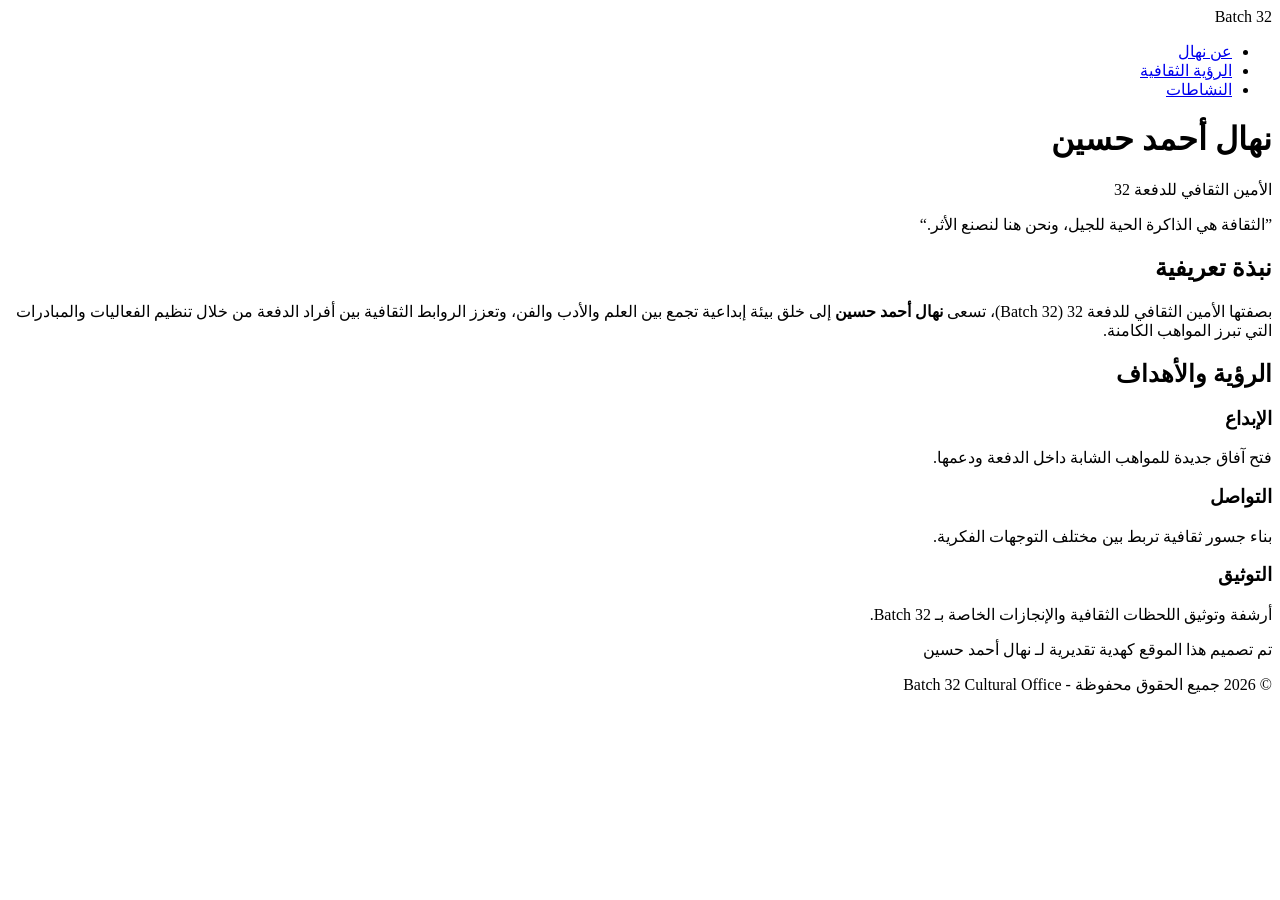
==== index.html @ 3f832c4e "Create index.html" ====
<!DOCTYPE html>
<html lang="ar" dir="rtl">
<head>
    <meta charset="UTF-8">
    <meta name="viewport" content="width=device-width, initial-scale=1.0">
    <title>نهال أحمد حسين | الأمين الثقافي للدفعة 32</title>
    <link rel="stylesheet" href="style.css">
    <link href="https://fonts.googleapis.com/css2?family=Amiri:wght@400;700&family=Cairo:wght@300;600&display=swap" rel="stylesheet">
</head>
<body>

    <header>
        <div class="overlay">
            <nav>
                <div class="logo">Batch 32</div>
                <ul>
                    <li><a href="#about">عن نهال</a></li>
                    <li><a href="#vision">الرؤية الثقافية</a></li>
                    <li><a href="#projects">النشاطات</a></li>
                </ul>
            </nav>
            <div class="hero-text">
                <h1>نهال أحمد حسين</h1>
                <p>الأمين الثقافي للدفعة 32</p>
                <div class="divider"></div>
                <q>الثقافة هي الذاكرة الحية للجيل، ونحن هنا لنصنع الأثر.</q>
            </div>
        </div>
    </header>

    <section id="about" class="container">
        <h2 class="section-title">نبذة تعريفية</h2>
        <div class="content-box">
            <p>بصفتها الأمين الثقافي للدفعة 32 (Batch 32)، تسعى <strong>نهال أحمد حسين</strong> إلى خلق بيئة إبداعية تجمع بين العلم والأدب والفن، وتعزز الروابط الثقافية بين أفراد الدفعة من خلال تنظيم الفعاليات والمبادرات التي تبرز المواهب الكامنة.</p>
        </div>
    </section>

    <section id="vision" class="bg-light">
        <div class="container">
            <h2 class="section-title">الرؤية والأهداف</h2>
            <div class="grid">
                <div class="card">
                    <h3>الإبداع</h3>
                    <p>فتح آفاق جديدة للمواهب الشابة داخل الدفعة ودعمها.</p>
                </div>
                <div class="card">
                    <h3>التواصل</h3>
                    <p>بناء جسور ثقافية تربط بين مختلف التوجهات الفكرية.</p>
                </div>
                <div class="card">
                    <h3>التوثيق</h3>
                    <p>أرشفة وتوثيق اللحظات الثقافية والإنجازات الخاصة بـ Batch 32.</p>
                </div>
            </div>
        </div>
    </section>

    <footer>
        <p>تم تصميم هذا الموقع كهدية تقديرية لـ نهال أحمد حسين</p>
        <p>&copy; 2026 جميع الحقوق محفوظة - Batch 32 Cultural Office</p>
    </footer>

</body>
</html>
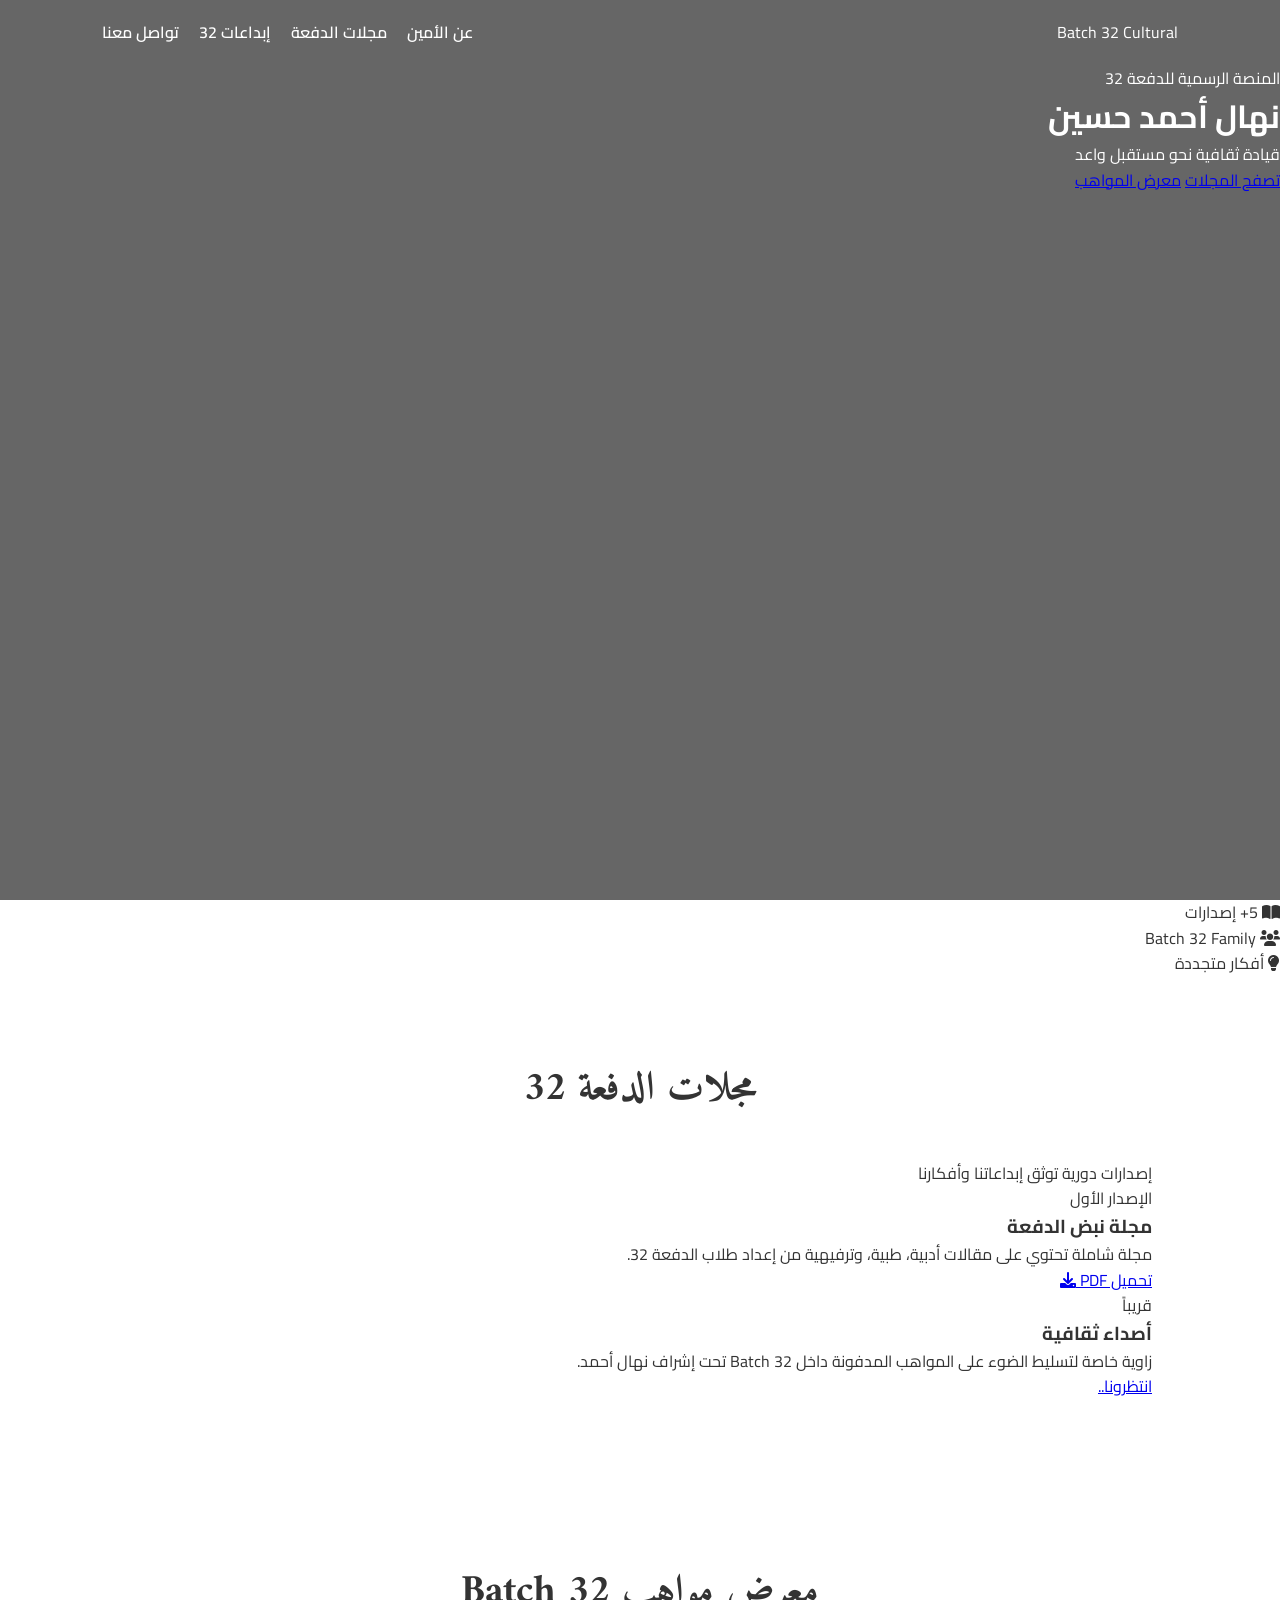
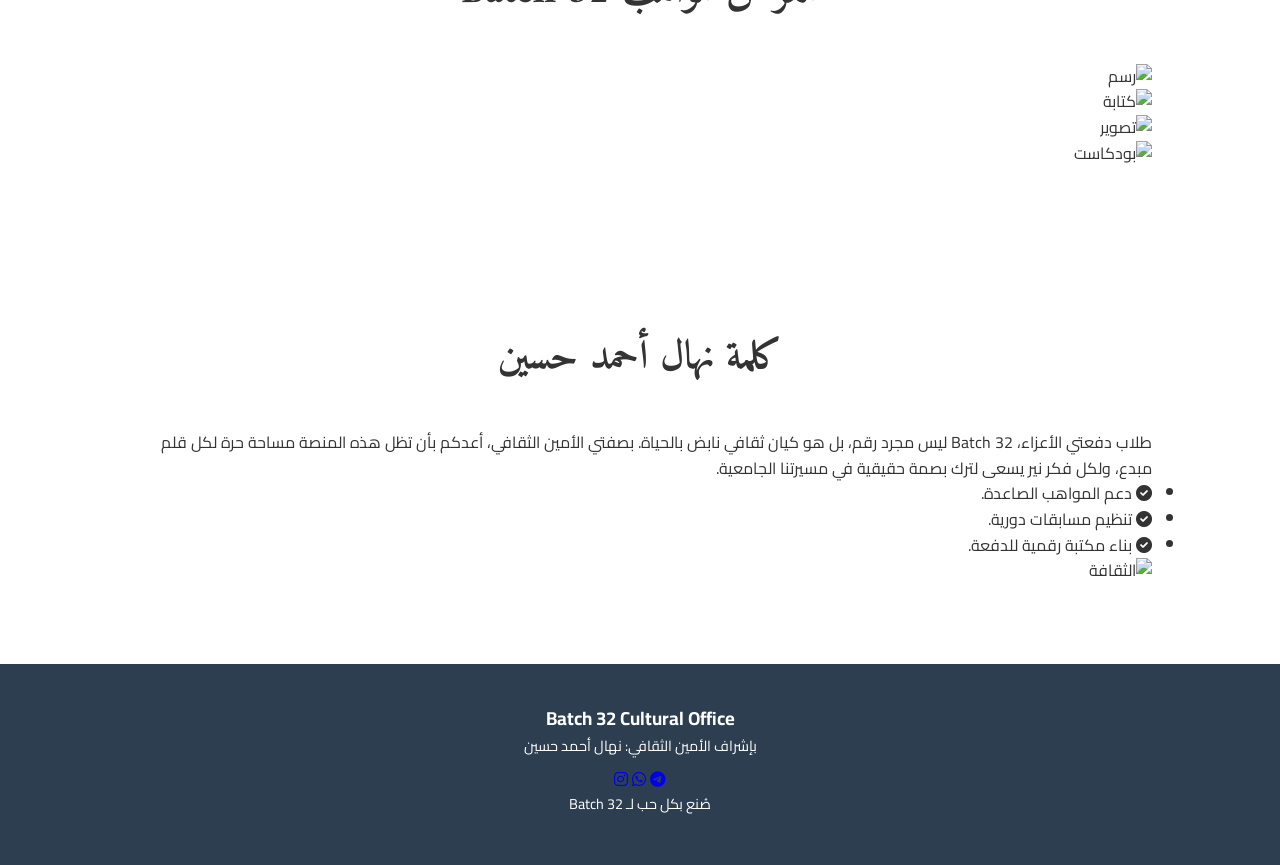
==== commit a3bcdb89: "Update index.html" ====
--- a/index.html
+++ b/index.html
@@ -3,61 +3,120 @@
 <head>
     <meta charset="UTF-8">
     <meta name="viewport" content="width=device-width, initial-scale=1.0">
-    <title>نهال أحمد حسين | الأمين الثقافي للدفعة 32</title>
+    <title>منصة Batch 32 الثقافية | نهال أحمد حسين</title>
     <link rel="stylesheet" href="style.css">
-    <link href="https://fonts.googleapis.com/css2?family=Amiri:wght@400;700&family=Cairo:wght@300;600&display=swap" rel="stylesheet">
+    <link href="https://fonts.googleapis.com/css2?family=Amiri:wght@400;700&family=Cairo:wght@300;400;700&display=swap" rel="stylesheet">
+    <link rel="stylesheet" href="https://cdnjs.cloudflare.com/ajax/libs/font-awesome/6.0.0/css/all.min.css">
 </head>
 <body>
 
     <header>
         <div class="overlay">
             <nav>
-                <div class="logo">Batch 32</div>
+                <div class="logo">Batch 32 <span class="gold">Cultural</span></div>
                 <ul>
-                    <li><a href="#about">عن نهال</a></li>
-                    <li><a href="#vision">الرؤية الثقافية</a></li>
-                    <li><a href="#projects">النشاطات</a></li>
+                    <li><a href="#about">عن الأمين</a></li>
+                    <li><a href="#magazines">مجلات الدفعة</a></li>
+                    <li><a href="#gallery">إبداعات 32</a></li>
+                    <li><a href="#contact">تواصل معنا</a></li>
                 </ul>
             </nav>
-            <div class="hero-text">
+            <div class="hero-content">
+                <span class="badge">المنصة الرسمية للدفعة 32</span>
                 <h1>نهال أحمد حسين</h1>
-                <p>الأمين الثقافي للدفعة 32</p>
-                <div class="divider"></div>
-                <q>الثقافة هي الذاكرة الحية للجيل، ونحن هنا لنصنع الأثر.</q>
+                <p>قيادة ثقافية نحو مستقبل واعد</p>
+                <div class="main-buttons">
+                    <a href="#magazines" class="btn-primary">تصفح المجلات</a>
+                    <a href="#gallery" class="btn-secondary">معرض المواهب</a>
+                </div>
             </div>
         </div>
     </header>
 
-    <section id="about" class="container">
-        <h2 class="section-title">نبذة تعريفية</h2>
-        <div class="content-box">
-            <p>بصفتها الأمين الثقافي للدفعة 32 (Batch 32)، تسعى <strong>نهال أحمد حسين</strong> إلى خلق بيئة إبداعية تجمع بين العلم والأدب والفن، وتعزز الروابط الثقافية بين أفراد الدفعة من خلال تنظيم الفعاليات والمبادرات التي تبرز المواهب الكامنة.</p>
+    <section class="stats-bar">
+        <div class="stat-item">
+            <i class="fas fa-book-open"></i>
+            <span>5+ إصدارات</span>
+        </div>
+        <div class="stat-item">
+            <i class="fas fa-users"></i>
+            <span>Batch 32 Family</span>
+        </div>
+        <div class="stat-item">
+            <i class="fas fa-lightbulb"></i>
+            <span>أفكار متجددة</span>
         </div>
     </section>
 
-    <section id="vision" class="bg-light">
-        <div class="container">
-            <h2 class="section-title">الرؤية والأهداف</h2>
-            <div class="grid">
-                <div class="card">
-                    <h3>الإبداع</h3>
-                    <p>فتح آفاق جديدة للمواهب الشابة داخل الدفعة ودعمها.</p>
+    <section id="magazines" class="container">
+        <h2 class="section-title">مجلات الدفعة 32</h2>
+        <p class="section-subtitle">إصدارات دورية توثق إبداعاتنا وأفكارنا</p>
+        
+        <div class="magazines-grid">
+            <div class="mag-card">
+                <div class="mag-thumb" style="background-image: url('https://images.unsplash.com/photo-1544716278-ca5e3f4abd8c?auto=format&fit=crop&w=400&q=80')">
+                    <div class="mag-tag">الإصدار الأول</div>
                 </div>
-                <div class="card">
-                    <h3>التواصل</h3>
-                    <p>بناء جسور ثقافية تربط بين مختلف التوجهات الفكرية.</p>
+                <div class="mag-info">
+                    <h3>مجلة نبض الدفعة</h3>
+                    <p>مجلة شاملة تحتوي على مقالات أدبية، طبية، وترفيهية من إعداد طلاب الدفعة 32.</p>
+                    <a href="#" class="read-btn">تحميل PDF <i class="fas fa-download"></i></a>
                 </div>
-                <div class="card">
-                    <h3>التوثيق</h3>
-                    <p>أرشفة وتوثيق اللحظات الثقافية والإنجازات الخاصة بـ Batch 32.</p>
+            </div>
+
+            <div class="mag-card">
+                <div class="mag-thumb" style="background-image: url('https://images.unsplash.com/photo-1506784365847-bbad939e9335?auto=format&fit=crop&w=400&q=80')">
+                    <div class="mag-tag">قريباً</div>
+                </div>
+                <div class="mag-info">
+                    <h3>أصداء ثقافية</h3>
+                    <p>زاوية خاصة لتسليط الضوء على المواهب المدفونة داخل Batch 32 تحت إشراف نهال أحمد.</p>
+                    <a href="#" class="read-btn disabled">انتظرونا..</a>
                 </div>
             </div>
         </div>
     </section>
 
+    <section id="gallery" class="bg-dark">
+        <div class="container">
+            <h2 class="section-title light-text">معرض مواهب Batch 32</h2>
+            <div class="gallery-grid">
+                <div class="gallery-item"><img src="https://images.unsplash.com/photo-1513364776144-60967b0f800f?auto=format&fit=crop&w=300&q=80" alt="رسم"></div>
+                <div class="gallery-item"><img src="https://images.unsplash.com/photo-1501504905252-473c47e087f8?auto=format&fit=crop&w=300&q=80" alt="كتابة"></div>
+                <div class="gallery-item"><img src="https://images.unsplash.com/photo-1452421822248-d4c2b47f0c81?auto=format&fit=crop&w=300&q=80" alt="تصوير"></div>
+                <div class="gallery-item"><img src="https://images.unsplash.com/photo-1497015289639-546bb1ba0462?auto=format&fit=crop&w=300&q=80" alt="بودكاست"></div>
+            </div>
+        </div>
+    </section>
+
+    <section id="about" class="container">
+        <div class="about-flex">
+            <div class="about-text">
+                <h2 class="section-title right-align">كلمة نهال أحمد حسين</h2>
+                <p>طلاب دفعتي الأعزاء، Batch 32 ليس مجرد رقم، بل هو كيان ثقافي نابض بالحياة. بصفتي الأمين الثقافي، أعدكم بأن تظل هذه المنصة مساحة حرة لكل قلم مبدع، ولكل فكر نير يسعى لترك بصمة حقيقية في مسيرتنا الجامعية.</p>
+                <ul class="goals-list">
+                    <li><i class="fas fa-check-circle"></i> دعم المواهب الصاعدة.</li>
+                    <li><i class="fas fa-check-circle"></i> تنظيم مسابقات دورية.</li>
+                    <li><i class="fas fa-check-circle"></i> بناء مكتبة رقمية للدفعة.</li>
+                </ul>
+            </div>
+            <div class="about-img">
+                <img src="https://images.unsplash.com/photo-1521737711867-e3b97375f902?auto=format&fit=crop&w=500&q=80" alt="الثقافة">
+            </div>
+        </div>
+    </section>
+
     <footer>
-        <p>تم تصميم هذا الموقع كهدية تقديرية لـ نهال أحمد حسين</p>
-        <p>&copy; 2026 جميع الحقوق محفوظة - Batch 32 Cultural Office</p>
+        <div class="footer-content">
+            <h3>Batch 32 Cultural Office</h3>
+            <p>بإشراف الأمين الثقافي: نهال أحمد حسين</p>
+            <div class="social-links">
+                <a href="#"><i class="fab fa-telegram"></i></a>
+                <a href="#"><i class="fab fa-whatsapp"></i></a>
+                <a href="#"><i class="fab fa-instagram"></i></a>
+            </div>
+            <p class="dev-note">صُنع بكل حب لـ Batch 32</p>
+        </div>
     </footer>
 
 </body>
--- a/style.css
+++ b/style.css
@@ -0,0 +1,155 @@
+:root {
+    --primary-color: #2c3e50;
+    --accent-color: #d4af37; /* ذهبي ثقافي */
+    --text-light: #ecf0f1;
+    --bg-light: #f9f9f9;
+}
+
+* {
+    margin: 0;
+    padding: 0;
+    box-sizing: border-box;
+}
+
+body {
+    font-family: 'Cairo', sans-serif;
+    line-height: 1.6;
+    color: #333;
+    background-color: #fff;
+}
+
+/* Header & Hero */
+header {
+    height: 100vh;
+    background: url('https://images.unsplash.com/photo-1524995997946-a1c2e315a42f?ixlib=rb-1.2.1&auto=format&fit=crop&w=1350&q=80') no-repeat center center/cover;
+    position: relative;
+    color: white;
+}
+
+.overlay {
+    background: rgba(0, 0, 0, 0.6);
+    height: 100%;
+    display: flex;
+    flex-direction: column;
+}
+
+nav {
+    display: flex;
+    justify-content: space-between;
+    padding: 20px 8%;
+    align-items: center;
+}
+
+nav ul {
+    display: flex;
+    list-style: none;
+}
+
+nav ul li a {
+    color: white;
+    text-decoration: none;
+    margin-right: 20px;
+    font-weight: 600;
+    transition: 0.3s;
+}
+
+nav ul li a:hover {
+    color: var(--accent-color);
+}
+
+.hero-text {
+    flex: 1;
+    display: flex;
+    flex-direction: column;
+    justify-content: center;
+    align-items: center;
+    text-align: center;
+}
+
+.hero-text h1 {
+    font-size: 4rem;
+    font-family: 'Amiri', serif;
+    margin-bottom: 10px;
+}
+
+.hero-text p {
+    font-size: 1.5rem;
+    letter-spacing: 2px;
+}
+
+.divider {
+    width: 100px;
+    height: 4px;
+    background: var(--accent-color);
+    margin: 20px 0;
+}
+
+.hero-text q {
+    font-style: italic;
+    font-size: 1.2rem;
+    max-width: 600px;
+}
+
+/* Sections */
+.container {
+    padding: 80px 10%;
+}
+
+.section-title {
+    text-align: center;
+    font-size: 2.5rem;
+    margin-bottom: 40px;
+    position: relative;
+    font-family: 'Amiri', serif;
+}
+
+.bg-light {
+    background-color: var(--bg-light);
+}
+
+.content-box {
+    text-align: center;
+    max-width: 800px;
+    margin: 0 auto;
+    font-size: 1.2rem;
+}
+
+.grid {
+    display: grid;
+    grid-template-columns: repeat(auto-fit, minmax(250px, 1fr));
+    gap: 20px;
+}
+
+.card {
+    background: white;
+    padding: 30px;
+    border-radius: 8px;
+    box-shadow: 0 4px 15px rgba(0,0,0,0.1);
+    text-align: center;
+    border-bottom: 4px solid var(--accent-color);
+}
+
+.card h3 {
+    margin-bottom: 15px;
+    color: var(--primary-color);
+}
+
+/* Footer */
+footer {
+    background: var(--primary-color);
+    color: white;
+    text-align: center;
+    padding: 40px 0;
+}
+
+footer p {
+    margin-bottom: 10px;
+    font-size: 0.9rem;
+}
+
+/* Responsiveness */
+@media (max-width: 768px) {
+    .hero-text h1 { font-size: 2.5rem; }
+    nav { flex-direction: column; }
+    nav ul { margin-top: 20px; }
+}
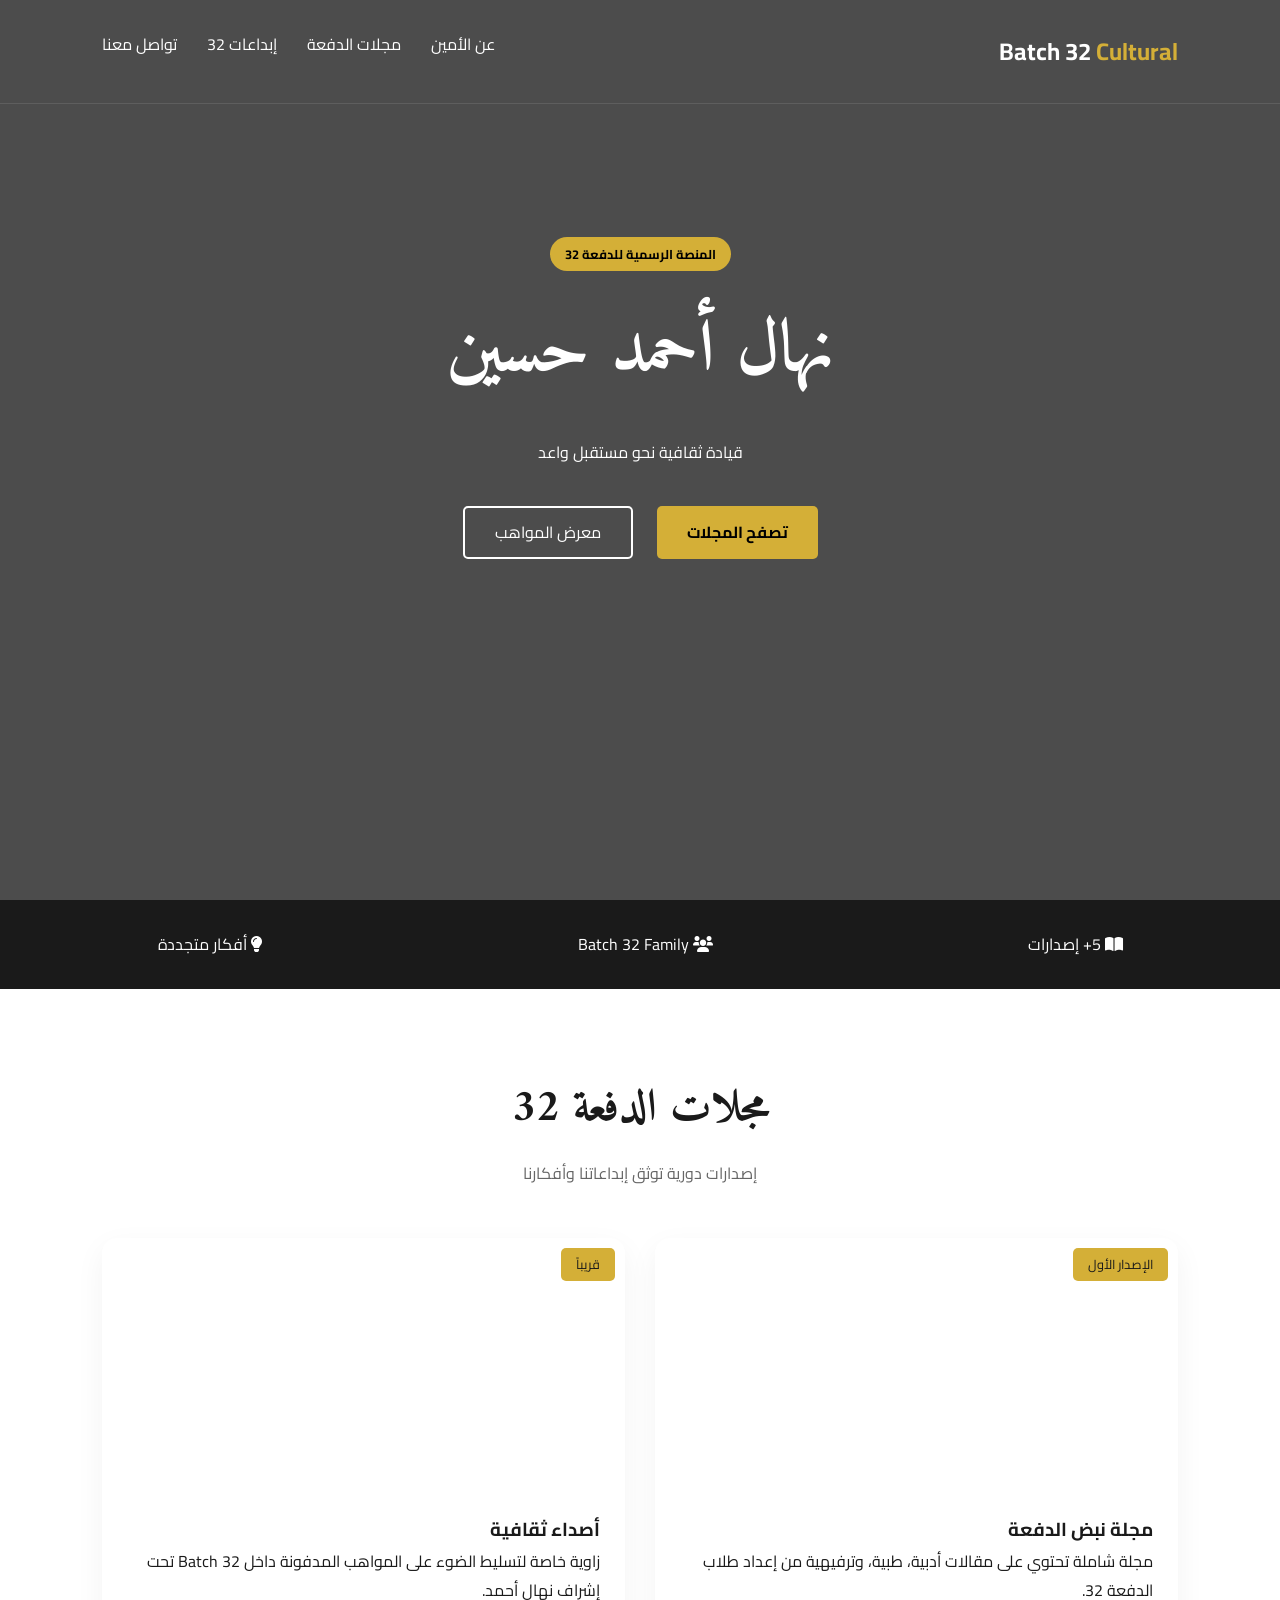
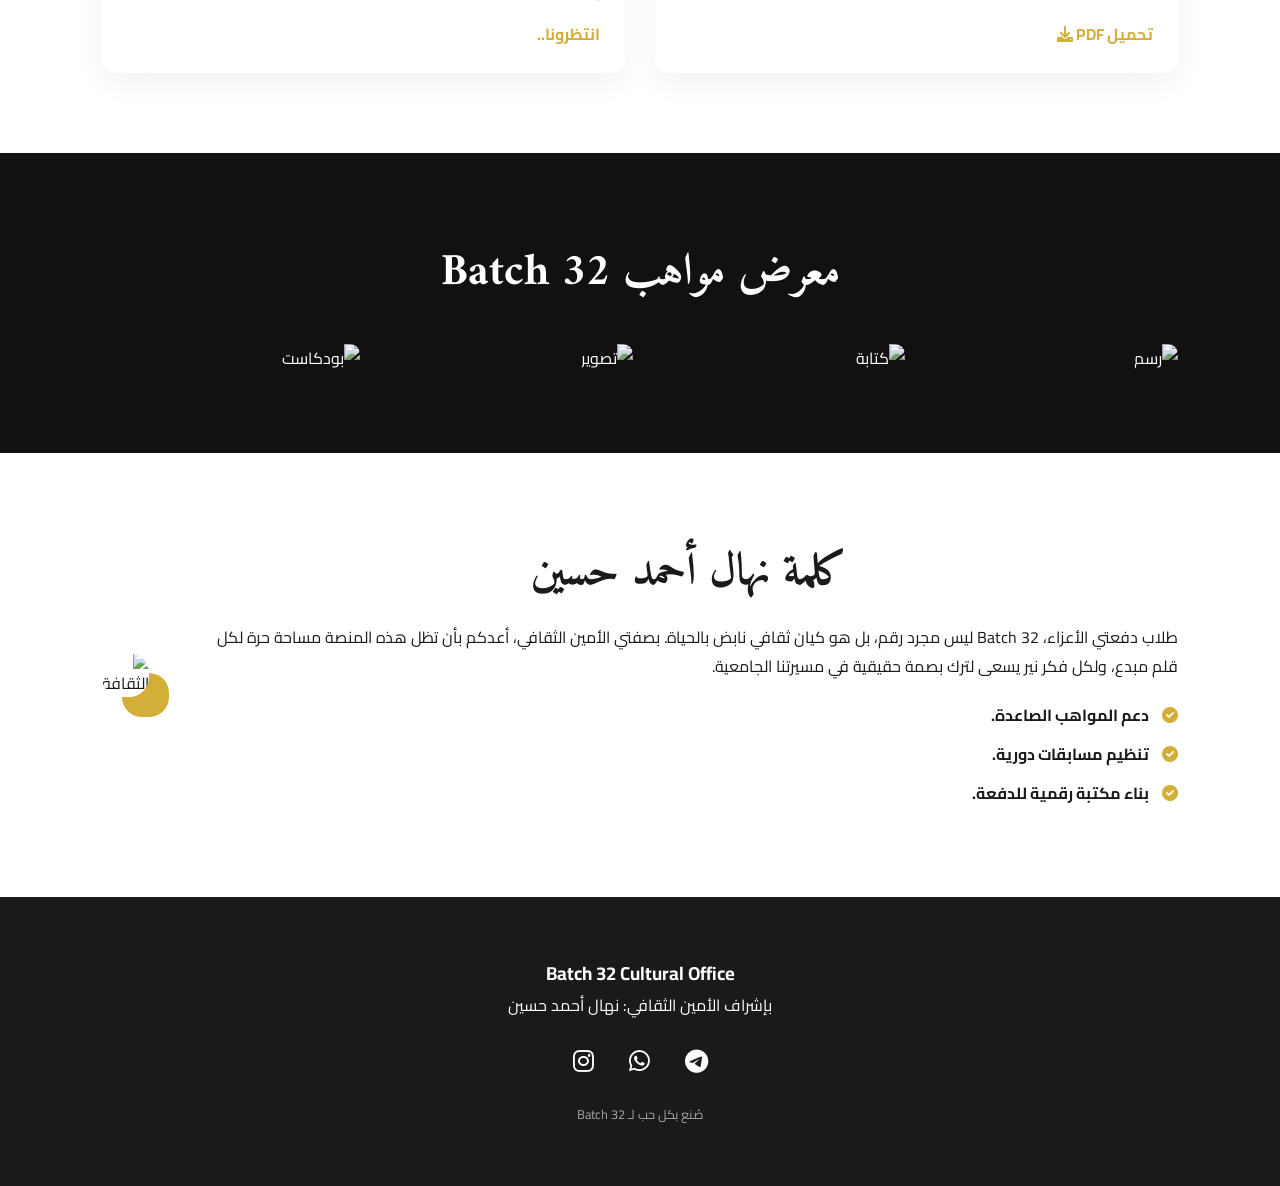
==== commit 52ff9a84: "Update index.html" ====
--- a/index.html
+++ b/index.html
@@ -115,7 +115,7 @@
                 <a href="#"><i class="fab fa-whatsapp"></i></a>
                 <a href="#"><i class="fab fa-instagram"></i></a>
             </div>
-            <p class="dev-note">صُنع بكل حب لـ Batch 32</p>
+            <p class="dev-note">صُنع بكل حب لـ Batch 32 </p>
         </div>
     </footer>
 
--- a/style.css
+++ b/style.css
@@ -1,155 +1,127 @@
 :root {
-    --primary-color: #2c3e50;
-    --accent-color: #d4af37; /* ذهبي ثقافي */
-    --text-light: #ecf0f1;
-    --bg-light: #f9f9f9;
+    --gold: #d4af37;
+    --dark: #1a1a1a;
+    --light: #f4f4f4;
+    --white: #ffffff;
 }
 
-* {
-    margin: 0;
-    padding: 0;
-    box-sizing: border-box;
-}
+* { margin: 0; padding: 0; box-sizing: border-box; }
 
 body {
     font-family: 'Cairo', sans-serif;
-    line-height: 1.6;
-    color: #333;
-    background-color: #fff;
+    background-color: var(--white);
+    color: var(--dark);
+    line-height: 1.8;
 }
 
 /* Header & Hero */
 header {
     height: 100vh;
-    background: url('https://images.unsplash.com/photo-1524995997946-a1c2e315a42f?ixlib=rb-1.2.1&auto=format&fit=crop&w=1350&q=80') no-repeat center center/cover;
+    background: url('https://images.unsplash.com/photo-1507842217343-583bb7270b66?auto=format&fit=crop&w=1500&q=80') center/cover;
     position: relative;
-    color: white;
 }
 
 .overlay {
-    background: rgba(0, 0, 0, 0.6);
+    background: rgba(0, 0, 0, 0.7);
     height: 100%;
-    display: flex;
-    flex-direction: column;
+    color: white;
 }
 
 nav {
     display: flex;
     justify-content: space-between;
-    padding: 20px 8%;
-    align-items: center;
+    padding: 30px 8%;
+    border-bottom: 1px solid rgba(255,255,255,0.1);
 }
 
-nav ul {
-    display: flex;
-    list-style: none;
+.logo { font-size: 1.5rem; font-weight: bold; }
+.gold { color: var(--gold); }
+
+nav ul { display: flex; list-style: none; }
+nav ul li a { color: white; text-decoration: none; margin-right: 30px; transition: 0.3s; }
+nav ul li a:hover { color: var(--gold); }
+
+.hero-content {
+    text-align: center;
+    padding-top: 15vh;
 }
 
-nav ul li a {
-    color: white;
-    text-decoration: none;
-    margin-right: 20px;
-    font-weight: 600;
-    transition: 0.3s;
+.badge {
+    background: var(--gold);
+    padding: 5px 15px;
+    border-radius: 20px;
+    font-size: 0.8rem;
+    color: black;
+    font-weight: bold;
 }
 
-nav ul li a:hover {
-    color: var(--accent-color);
-}
+.hero-content h1 { font-size: 4.5rem; font-family: 'Amiri', serif; margin: 20px 0; }
 
-.hero-text {
-    flex: 1;
+.main-buttons { margin-top: 30px; }
+.btn-primary { background: var(--gold); color: black; padding: 12px 30px; text-decoration: none; border-radius: 5px; font-weight: bold; margin: 10px; display: inline-block; }
+.btn-secondary { border: 2px solid white; color: white; padding: 10px 30px; text-decoration: none; border-radius: 5px; margin: 10px; display: inline-block; }
+
+/* Stats Bar */
+.stats-bar {
     display: flex;
-    flex-direction: column;
-    justify-content: center;
-    align-items: center;
+    justify-content: space-around;
+    background: var(--dark);
+    color: white;
+    padding: 30px 0;
     text-align: center;
 }
 
-.hero-text h1 {
-    font-size: 4rem;
-    font-family: 'Amiri', serif;
-    margin-bottom: 10px;
+/* Magazines Grid */
+.container { padding: 80px 8%; }
+.section-title { font-family: 'Amiri', serif; font-size: 2.8rem; text-align: center; margin-bottom: 10px; }
+.section-subtitle { text-align: center; color: #666; margin-bottom: 50px; }
+
+.magazines-grid {
+    display: grid;
+    grid-template-columns: repeat(auto-fit, minmax(300px, 1fr));
+    gap: 30px;
 }
 
-.hero-text p {
-    font-size: 1.5rem;
-    letter-spacing: 2px;
+.mag-card {
+    background: white;
+    border-radius: 15px;
+    overflow: hidden;
+    box-shadow: 0 10px 30px rgba(0,0,0,0.05);
+    transition: transform 0.3s;
 }
 
-.divider {
-    width: 100px;
-    height: 4px;
-    background: var(--accent-color);
-    margin: 20px 0;
-}
+.mag-card:hover { transform: translateY(-10px); }
 
-.hero-text q {
-    font-style: italic;
-    font-size: 1.2rem;
-    max-width: 600px;
-}
+.mag-thumb { height: 250px; background-size: cover; position: relative; }
+.mag-tag { background: var(--gold); position: absolute; top: 10px; right: 10px; padding: 5px 15px; font-size: 0.8rem; border-radius: 5px; }
 
-/* Sections */
-.container {
-    padding: 80px 10%;
-}
+.mag-info { padding: 25px; }
+.read-btn { display: inline-block; margin-top: 15px; color: var(--gold); text-decoration: none; font-weight: bold; }
 
-.section-title {
-    text-align: center;
-    font-size: 2.5rem;
-    margin-bottom: 40px;
-    position: relative;
-    font-family: 'Amiri', serif;
-}
+/* Gallery */
+.bg-dark { background: #111; color: white; }
+.light-text { color: white; }
+.gallery-grid { display: grid; grid-template-columns: repeat(4, 1fr); gap: 15px; margin-top: 30px; }
+.gallery-item img { width: 100%; border-radius: 10px; filter: grayscale(50%); transition: 0.5s; }
+.gallery-item img:hover { filter: grayscale(0%); transform: scale(1.05); }
 
-.bg-light {
-    background-color: var(--bg-light);
-}
-
-.content-box {
-    text-align: center;
-    max-width: 800px;
-    margin: 0 auto;
-    font-size: 1.2rem;
-}
-
-.grid {
-    display: grid;
-    grid-template-columns: repeat(auto-fit, minmax(250px, 1fr));
-    gap: 20px;
-}
-
-.card {
-    background: white;
-    padding: 30px;
-    border-radius: 8px;
-    box-shadow: 0 4px 15px rgba(0,0,0,0.1);
-    text-align: center;
-    border-bottom: 4px solid var(--accent-color);
-}
-
-.card h3 {
-    margin-bottom: 15px;
-    color: var(--primary-color);
-}
+/* About Section */
+.about-flex { display: flex; align-items: center; gap: 50px; }
+.about-img img { width: 100%; border-radius: 20px; box-shadow: 20px 20px 0 var(--gold); }
+.goals-list { list-style: none; margin-top: 20px; }
+.goals-list li { margin-bottom: 10px; font-weight: bold; }
+.goals-list i { color: var(--gold); margin-left: 10px; }
 
 /* Footer */
-footer {
-    background: var(--primary-color);
-    color: white;
-    text-align: center;
-    padding: 40px 0;
-}
+footer { background: var(--dark); color: white; padding: 60px 0; text-align: center; }
+.social-links { margin: 20px 0; font-size: 1.5rem; }
+.social-links a { color: white; margin: 0 15px; transition: 0.3s; }
+.social-links a:hover { color: var(--gold); }
+.dev-note { font-size: 0.8rem; opacity: 0.6; margin-top: 20px; }
 
-footer p {
-    margin-bottom: 10px;
-    font-size: 0.9rem;
-}
-
-/* Responsiveness */
+/* Mobile */
 @media (max-width: 768px) {
-    .hero-text h1 { font-size: 2.5rem; }
-    nav { flex-direction: column; }
-    nav ul { margin-top: 20px; }
+    .hero-content h1 { font-size: 2.5rem; }
+    .about-flex { flex-direction: column; }
+    .gallery-grid { grid-template-columns: repeat(2, 1fr); }
 }
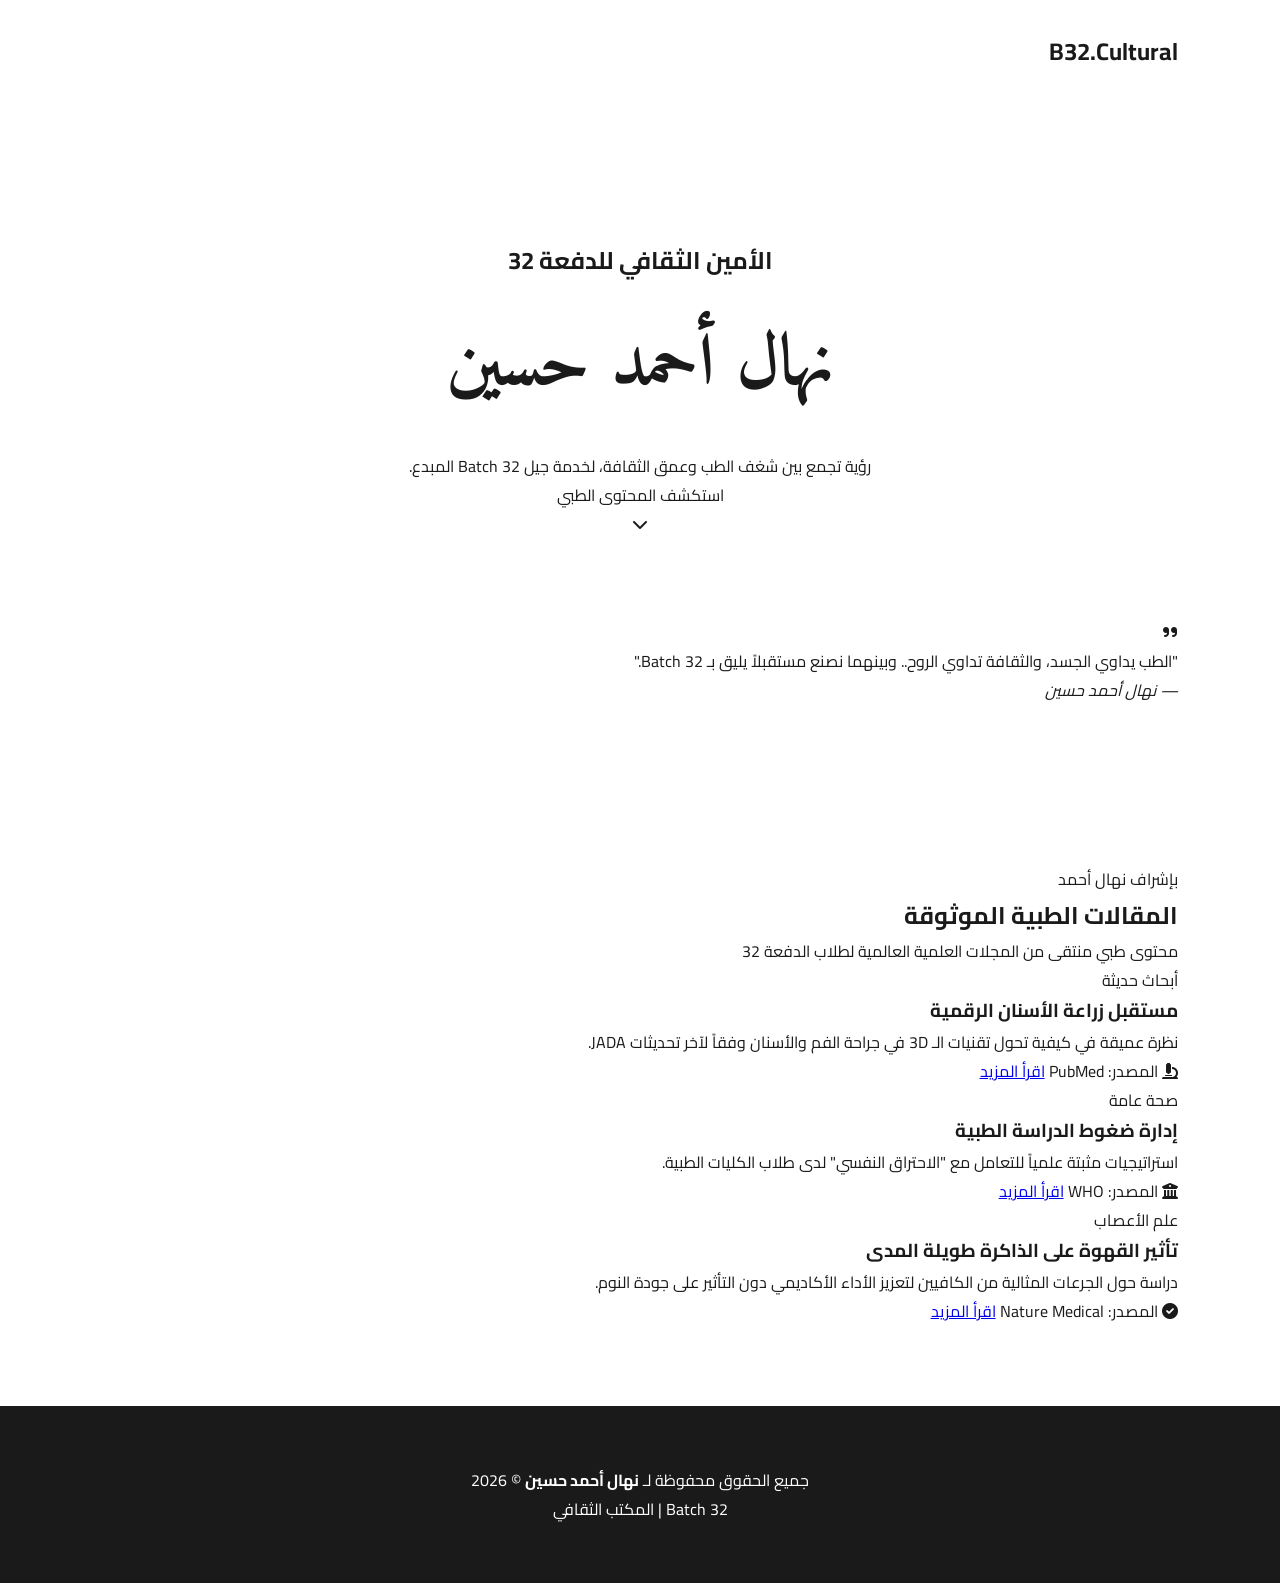
==== commit 0d9caf30: "Update index.html" ====
--- a/index.html
+++ b/index.html
@@ -3,119 +3,100 @@
 <head>
     <meta charset="UTF-8">
     <meta name="viewport" content="width=device-width, initial-scale=1.0">
-    <title>منصة Batch 32 الثقافية | نهال أحمد حسين</title>
+    <title>منصة نهال أحمد حسين | Batch 32 Cultural</title>
     <link rel="stylesheet" href="style.css">
-    <link href="https://fonts.googleapis.com/css2?family=Amiri:wght@400;700&family=Cairo:wght@300;400;700&display=swap" rel="stylesheet">
+    <link href="https://fonts.googleapis.com/css2?family=Amiri:wght@700&family=Cairo:wght@300;400;700&family=Playfair+Display:wght@700&display=swap" rel="stylesheet">
     <link rel="stylesheet" href="https://cdnjs.cloudflare.com/ajax/libs/font-awesome/6.0.0/css/all.min.css">
 </head>
 <body>
 
-    <header>
-        <div class="overlay">
-            <nav>
-                <div class="logo">Batch 32 <span class="gold">Cultural</span></div>
+    <section id="hero">
+        <div class="hero-overlay">
+            <nav class="glass-nav">
+                <div class="logo">B32<span>.Cultural</span></div>
                 <ul>
-                    <li><a href="#about">عن الأمين</a></li>
-                    <li><a href="#magazines">مجلات الدفعة</a></li>
-                    <li><a href="#gallery">إبداعات 32</a></li>
-                    <li><a href="#contact">تواصل معنا</a></li>
+                    <li><a href="#hero">الرئيسية</a></li>
+                    <li><a href="#medical">المقالات الطبية</a></li>
+                    <li><a href="#quotes">إلهامات</a></li>
                 </ul>
             </nav>
+            
             <div class="hero-content">
-                <span class="badge">المنصة الرسمية للدفعة 32</span>
-                <h1>نهال أحمد حسين</h1>
-                <p>قيادة ثقافية نحو مستقبل واعد</p>
-                <div class="main-buttons">
-                    <a href="#magazines" class="btn-primary">تصفح المجلات</a>
-                    <a href="#gallery" class="btn-secondary">معرض المواهب</a>
-                </div>
-            </div>
-        </div>
-    </header>
-
-    <section class="stats-bar">
-        <div class="stat-item">
-            <i class="fas fa-book-open"></i>
-            <span>5+ إصدارات</span>
-        </div>
-        <div class="stat-item">
-            <i class="fas fa-users"></i>
-            <span>Batch 32 Family</span>
-        </div>
-        <div class="stat-item">
-            <i class="fas fa-lightbulb"></i>
-            <span>أفكار متجددة</span>
-        </div>
-    </section>
-
-    <section id="magazines" class="container">
-        <h2 class="section-title">مجلات الدفعة 32</h2>
-        <p class="section-subtitle">إصدارات دورية توثق إبداعاتنا وأفكارنا</p>
-        
-        <div class="magazines-grid">
-            <div class="mag-card">
-                <div class="mag-thumb" style="background-image: url('https://images.unsplash.com/photo-1544716278-ca5e3f4abd8c?auto=format&fit=crop&w=400&q=80')">
-                    <div class="mag-tag">الإصدار الأول</div>
-                </div>
-                <div class="mag-info">
-                    <h3>مجلة نبض الدفعة</h3>
-                    <p>مجلة شاملة تحتوي على مقالات أدبية، طبية، وترفيهية من إعداد طلاب الدفعة 32.</p>
-                    <a href="#" class="read-btn">تحميل PDF <i class="fas fa-download"></i></a>
-                </div>
-            </div>
-
-            <div class="mag-card">
-                <div class="mag-thumb" style="background-image: url('https://images.unsplash.com/photo-1506784365847-bbad939e9335?auto=format&fit=crop&w=400&q=80')">
-                    <div class="mag-tag">قريباً</div>
-                </div>
-                <div class="mag-info">
-                    <h3>أصداء ثقافية</h3>
-                    <p>زاوية خاصة لتسليط الضوء على المواهب المدفونة داخل Batch 32 تحت إشراف نهال أحمد.</p>
-                    <a href="#" class="read-btn disabled">انتظرونا..</a>
+                <h2 class="subtitle">الأمين الثقافي للدفعة 32</h2>
+                <h1 class="main-title">نهال أحمد حسين</h1>
+                <div class="line"></div>
+                <p class="bio">رؤية تجمع بين شغف الطب وعمق الثقافة، لخدمة جيل Batch 32 المبدع.</p>
+                <div class="scroll-indicator">
+                    <p>استكشف المحتوى الطبي</p>
+                    <i class="fas fa-chevron-down"></i>
                 </div>
             </div>
         </div>
     </section>
 
-    <section id="gallery" class="bg-dark">
+    <section id="quotes" class="quote-section">
         <div class="container">
-            <h2 class="section-title light-text">معرض مواهب Batch 32</h2>
-            <div class="gallery-grid">
-                <div class="gallery-item"><img src="https://images.unsplash.com/photo-1513364776144-60967b0f800f?auto=format&fit=crop&w=300&q=80" alt="رسم"></div>
-                <div class="gallery-item"><img src="https://images.unsplash.com/photo-1501504905252-473c47e087f8?auto=format&fit=crop&w=300&q=80" alt="كتابة"></div>
-                <div class="gallery-item"><img src="https://images.unsplash.com/photo-1452421822248-d4c2b47f0c81?auto=format&fit=crop&w=300&q=80" alt="تصوير"></div>
-                <div class="gallery-item"><img src="https://images.unsplash.com/photo-1497015289639-546bb1ba0462?auto=format&fit=crop&w=300&q=80" alt="بودكاست"></div>
-            </div>
+            <i class="fas fa-quote-right quote-icon"></i>
+            <blockquote>
+                "الطب يداوي الجسد، والثقافة تداوي الروح.. وبينهما نصنع مستقبلاً يليق بـ Batch 32."
+            </blockquote>
+            <cite>— نهال أحمد حسين</cite>
         </div>
     </section>
 
-    <section id="about" class="container">
-        <div class="about-flex">
-            <div class="about-text">
-                <h2 class="section-title right-align">كلمة نهال أحمد حسين</h2>
-                <p>طلاب دفعتي الأعزاء، Batch 32 ليس مجرد رقم، بل هو كيان ثقافي نابض بالحياة. بصفتي الأمين الثقافي، أعدكم بأن تظل هذه المنصة مساحة حرة لكل قلم مبدع، ولكل فكر نير يسعى لترك بصمة حقيقية في مسيرتنا الجامعية.</p>
-                <ul class="goals-list">
-                    <li><i class="fas fa-check-circle"></i> دعم المواهب الصاعدة.</li>
-                    <li><i class="fas fa-check-circle"></i> تنظيم مسابقات دورية.</li>
-                    <li><i class="fas fa-check-circle"></i> بناء مكتبة رقمية للدفعة.</li>
-                </ul>
-            </div>
-            <div class="about-img">
-                <img src="https://images.unsplash.com/photo-1521737711867-e3b97375f902?auto=format&fit=crop&w=500&q=80" alt="الثقافة">
-            </div>
+    <section id="medical" class="container">
+        <div class="section-header">
+            <span class="tag">بإشراف نهال أحمد</span>
+            <h2>المقالات الطبية الموثوقة</h2>
+            <p>محتوى طبي منتقى من المجلات العلمية العالمية لطلاب الدفعة 32</p>
+        </div>
+
+        <div class="articles-grid">
+            <article class="medical-card">
+                <div class="card-img" style="background-image: url('https://images.unsplash.com/photo-1576091160550-2173dba999ef?auto=format&fit=crop&w=500&q=80')"></div>
+                <div class="card-body">
+                    <span class="category">أبحاث حديثة</span>
+                    <h3>مستقبل زراعة الأسنان الرقمية</h3>
+                    <p>نظرة عميقة في كيفية تحول تقنيات الـ 3D في جراحة الفم والأسنان وفقاً لآخر تحديثات JADA.</p>
+                    <div class="card-footer">
+                        <span class="source"><i class="fas fa-microscope"></i> المصدر: PubMed</span>
+                        <a href="#" class="more-link">اقرأ المزيد</a>
+                    </div>
+                </div>
+            </article>
+
+            <article class="medical-card">
+                <div class="card-img" style="background-image: url('https://images.unsplash.com/photo-1505751172876-fa1923c5c528?auto=format&fit=crop&w=500&q=80')"></div>
+                <div class="card-body">
+                    <span class="category">صحة عامة</span>
+                    <h3>إدارة ضغوط الدراسة الطبية</h3>
+                    <p>استراتيجيات مثبتة علمياً للتعامل مع "الاحتراق النفسي" لدى طلاب الكليات الطبية.</p>
+                    <div class="card-footer">
+                        <span class="source"><i class="fas fa-university"></i> المصدر: WHO</span>
+                        <a href="#" class="more-link">اقرأ المزيد</a>
+                    </div>
+                </div>
+            </article>
+
+            <article class="medical-card">
+                <div class="card-img" style="background-image: url('https://images.unsplash.com/photo-1559757175-5700dde675bc?auto=format&fit=crop&w=500&q=80')"></div>
+                <div class="card-body">
+                    <span class="category">علم الأعصاب</span>
+                    <h3>تأثير القهوة على الذاكرة طويلة المدى</h3>
+                    <p>دراسة حول الجرعات المثالية من الكافيين لتعزيز الأداء الأكاديمي دون التأثير على جودة النوم.</p>
+                    <div class="card-footer">
+                        <span class="source"><i class="fas fa-check-circle"></i> المصدر: Nature Medical</span>
+                        <a href="#" class="more-link">اقرأ المزيد</a>
+                    </div>
+                </div>
+            </article>
         </div>
     </section>
 
     <footer>
-        <div class="footer-content">
-            <h3>Batch 32 Cultural Office</h3>
-            <p>بإشراف الأمين الثقافي: نهال أحمد حسين</p>
-            <div class="social-links">
-                <a href="#"><i class="fab fa-telegram"></i></a>
-                <a href="#"><i class="fab fa-whatsapp"></i></a>
-                <a href="#"><i class="fab fa-instagram"></i></a>
-            </div>
-            <p class="dev-note">صُنع بكل حب لـ Batch 32 </p>
+        <div class="footer-bottom">
+            <p>جميع الحقوق محفوظة لـ <strong>نهال أحمد حسين</strong> &copy; 2026</p>
+            <p>Batch 32 | المكتب الثقافي</p>
         </div>
     </footer>
 
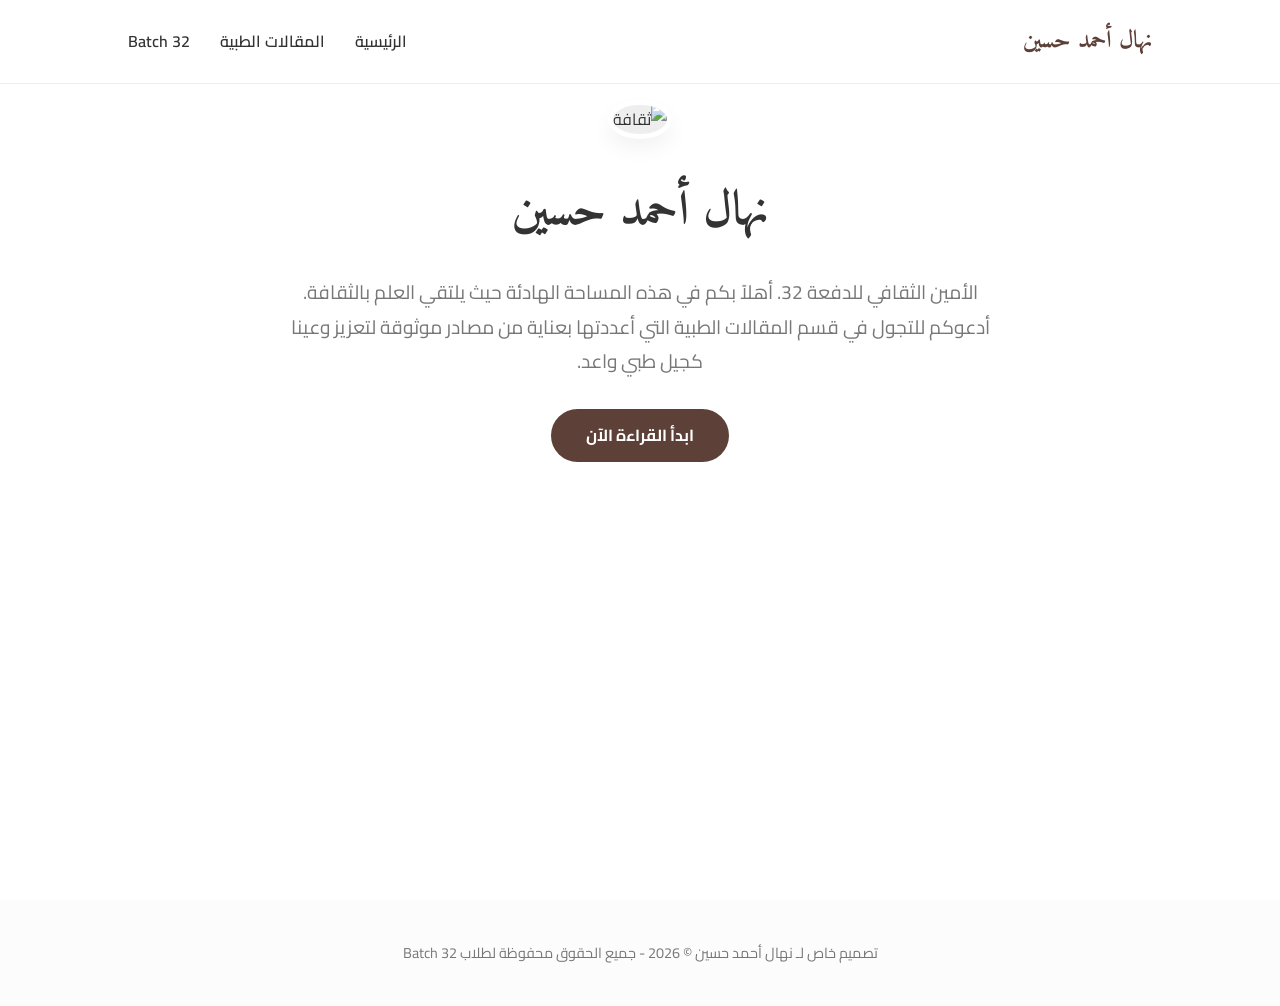
==== commit ec134cf8: "Update index.html" ====
--- a/index.html
+++ b/index.html
@@ -3,102 +3,236 @@
 <head>
     <meta charset="UTF-8">
     <meta name="viewport" content="width=device-width, initial-scale=1.0">
-    <title>منصة نهال أحمد حسين | Batch 32 Cultural</title>
-    <link rel="stylesheet" href="style.css">
-    <link href="https://fonts.googleapis.com/css2?family=Amiri:wght@700&family=Cairo:wght@300;400;700&family=Playfair+Display:wght@700&display=swap" rel="stylesheet">
+    <title>منصة نهال أحمد حسين الثقافية | Batch 32</title>
+    
+    <link href="https://fonts.googleapis.com/css2?family=Amiri:wght@400;700&family=Cairo:wght@300;400;600&display=swap" rel="stylesheet">
     <link rel="stylesheet" href="https://cdnjs.cloudflare.com/ajax/libs/font-awesome/6.0.0/css/all.min.css">
+
+    <style>
+        /* CSS Section */
+        :root {
+            --nature-white: #ffffff;
+            --soft-gray: #fcfcfc;
+            --library-brown: #5d4037;
+            --leaf-green: #2d5a27;
+            --text-main: #333333;
+            --text-light: #777777;
+        }
+
+        * {
+            margin: 0;
+            padding: 0;
+            box-sizing: border-box;
+            scroll-behavior: smooth;
+        }
+
+        body {
+            font-family: 'Cairo', sans-serif;
+            background-color: var(--nature-white);
+            color: var(--text-main);
+            line-height: 1.8;
+        }
+
+        /* Navigation */
+        nav {
+            position: fixed;
+            top: 0;
+            width: 100%;
+            background: rgba(255, 255, 255, 0.95);
+            padding: 20px 10%;
+            display: flex;
+            justify-content: space-between;
+            align-items: center;
+            z-index: 1000;
+            border-bottom: 1px solid #eee;
+        }
+
+        .logo {
+            font-family: 'Amiri', serif;
+            font-size: 1.5rem;
+            font-weight: bold;
+            color: var(--library-brown);
+        }
+
+        nav ul {
+            display: flex;
+            list-style: none;
+        }
+
+        nav ul li { margin-right: 30px; }
+        nav ul li a {
+            text-decoration: none;
+            color: var(--text-main);
+            font-weight: 600;
+            transition: 0.3s;
+        }
+
+        nav ul li a:hover { color: var(--leaf-green); }
+
+        /* General Layout */
+        section {
+            padding: 100px 10%;
+            min-height: 100vh;
+            display: none; /* سيتم التبديل عبر JS */
+        }
+
+        section.active { display: block; animation: fadeIn 0.8s; }
+
+        @keyframes fadeIn {
+            from { opacity: 0; transform: translateY(10px); }
+            to { opacity: 1; transform: translateY(0); }
+        }
+
+        .container { max-width: 1000px; margin: 0 auto; }
+
+        /* Home Page */
+        .hero {
+            text-align: center;
+            background: url('https://www.transparenttextures.com/patterns/paper.png');
+        }
+
+        .hero-img {
+            width: 180px;
+            height: 180px;
+            border-radius: 50%;
+            background: #eee;
+            margin-bottom: 30px;
+            border: 5px solid white;
+            box-shadow: 0 10px 20px rgba(0,0,0,0.05);
+        }
+
+        h1 { font-family: 'Amiri', serif; font-size: 3rem; margin-bottom: 20px; }
+        .hero p { font-size: 1.2rem; color: var(--text-light); max-width: 700px; margin: 0 auto 30px; }
+
+        .btn-start {
+            background: var(--library-brown);
+            color: white;
+            padding: 12px 35px;
+            text-decoration: none;
+            border-radius: 50px;
+            font-weight: bold;
+            display: inline-block;
+            transition: 0.3s;
+        }
+
+        /* Blog Page */
+        .blog-grid {
+            display: grid;
+            grid-template-columns: repeat(auto-fit, minmax(300px, 1fr));
+            gap: 40px;
+            margin-top: 50px;
+        }
+
+        .post-card {
+            background: var(--soft-gray);
+            padding: 25px;
+            border-radius: 10px;
+            border-right: 4px solid var(--leaf-green);
+            box-shadow: 0 5px 15px rgba(0,0,0,0.02);
+        }
+
+        .post-card h3 { font-family: 'Amiri', serif; margin-bottom: 10px; color: var(--library-brown); }
+        .post-card p { font-size: 0.9rem; color: var(--text-light); }
+        .post-tag { font-size: 0.7rem; color: var(--leaf-green); font-weight: bold; }
+
+        /* Batch 32 Page */
+        .batch-section { text-align: center; }
+        .batch-info { background: #fdfaf6; padding: 40px; border-radius: 15px; border: 1px dashed var(--library-brown); }
+
+        footer {
+            text-align: center;
+            padding: 40px;
+            background: var(--soft-gray);
+            font-size: 0.9rem;
+            color: var(--text-light);
+        }
+    </style>
 </head>
 <body>
 
-    <section id="hero">
-        <div class="hero-overlay">
-            <nav class="glass-nav">
-                <div class="logo">B32<span>.Cultural</span></div>
-                <ul>
-                    <li><a href="#hero">الرئيسية</a></li>
-                    <li><a href="#medical">المقالات الطبية</a></li>
-                    <li><a href="#quotes">إلهامات</a></li>
-                </ul>
-            </nav>
+    <nav>
+        <div class="logo">نهال أحمد حسين</div>
+        <ul>
+            <li><a href="#" onclick="showPage('home')">الرئيسية</a></li>
+            <li><a href="#" onclick="showPage('blog')">المقالات الطبية</a></li>
+            <li><a href="#" onclick="showPage('batch')">Batch 32</a></li>
+        </ul>
+    </nav>
+
+    <section id="home" class="hero active">
+        <div class="container">
+            <img src="https://images.unsplash.com/photo-1481627834876-b7833e8f5570?auto=format&fit=crop&w=200&q=80" alt="ثقافة" class="hero-img">
+            <h1>نهال أحمد حسين</h1>
+            <p>الأمين الثقافي للدفعة 32. أهلاً بكم في هذه المساحة الهادئة حيث يلتقي العلم بالثقافة. أدعوكم للتجول في قسم المقالات الطبية التي أعددتها بعناية من مصادر موثوقة لتعزيز وعينا كجيل طبي واعد.</p>
+            <a href="#" class="btn-start" onclick="showPage('blog')">ابدأ القراءة الآن</a>
+        </div>
+    </section>
+
+    <section id="blog">
+        <div class="container">
+            <h2 style="font-family: 'Amiri'; font-size: 2.5rem; text-align: center;">المدونة الطبية</h2>
+            <p style="text-align: center; color: #888;">إعداد وإشراف: نهال أحمد حسين</p>
             
-            <div class="hero-content">
-                <h2 class="subtitle">الأمين الثقافي للدفعة 32</h2>
-                <h1 class="main-title">نهال أحمد حسين</h1>
-                <div class="line"></div>
-                <p class="bio">رؤية تجمع بين شغف الطب وعمق الثقافة، لخدمة جيل Batch 32 المبدع.</p>
-                <div class="scroll-indicator">
-                    <p>استكشف المحتوى الطبي</p>
-                    <i class="fas fa-chevron-down"></i>
+            <div class="blog-grid" id="blog-posts">
                 </div>
+        </div>
+    </section>
+
+    <section id="batch" class="batch-section">
+        <div class="container">
+            <h2 style="font-family: 'Amiri'; font-size: 2.5rem; margin-bottom: 30px;">Batch 32</h2>
+            <div class="batch-info">
+                <p>دفعتنا ليست مجرد زملاء دراسة، بل هي عائلة تجمعنا فيها طموحات الطب وشغف التطوير. في هذا الركن، نوثق مسيرتنا الثقافية والاجتماعية تحت إشراف الأمانة الثقافية.</p>
+                <br>
+                <p><strong>"معاً نحو غدٍ طبي مشرق"</strong></p>
             </div>
         </div>
     </section>
 
-    <section id="quotes" class="quote-section">
-        <div class="container">
-            <i class="fas fa-quote-right quote-icon"></i>
-            <blockquote>
-                "الطب يداوي الجسد، والثقافة تداوي الروح.. وبينهما نصنع مستقبلاً يليق بـ Batch 32."
-            </blockquote>
-            <cite>— نهال أحمد حسين</cite>
-        </div>
-    </section>
-
-    <section id="medical" class="container">
-        <div class="section-header">
-            <span class="tag">بإشراف نهال أحمد</span>
-            <h2>المقالات الطبية الموثوقة</h2>
-            <p>محتوى طبي منتقى من المجلات العلمية العالمية لطلاب الدفعة 32</p>
-        </div>
-
-        <div class="articles-grid">
-            <article class="medical-card">
-                <div class="card-img" style="background-image: url('https://images.unsplash.com/photo-1576091160550-2173dba999ef?auto=format&fit=crop&w=500&q=80')"></div>
-                <div class="card-body">
-                    <span class="category">أبحاث حديثة</span>
-                    <h3>مستقبل زراعة الأسنان الرقمية</h3>
-                    <p>نظرة عميقة في كيفية تحول تقنيات الـ 3D في جراحة الفم والأسنان وفقاً لآخر تحديثات JADA.</p>
-                    <div class="card-footer">
-                        <span class="source"><i class="fas fa-microscope"></i> المصدر: PubMed</span>
-                        <a href="#" class="more-link">اقرأ المزيد</a>
+    <footer>
+        <p>تصميم خاص لـ نهال أحمد حسين &copy; 2026 - جميع الحقوق محفوظة لطلاب Batch 32</p>
+    </footer>
+
+    <script>
+        // الـ 10 مقالات الطبية المنوعة
+        const posts = [
+            { title: "أخلاقيات مهنة الطب", content: "تعد الأخلاقيات حجر الزاوية في بناء الطبيب الناجح وعلاقته بالمريض.", tag: "تطوير مهني" },
+            { title: "مستقبل الذكاء الاصطناعي في الجراحة", content: "كيف ستساهم الروبوتات في تقليل الأخطاء البشرية خلال العمليات الدقيقة؟", tag: "تكنولوجيا طبية" },
+            { title: "إدارة الوقت لطلاب الكليات الطبية", content: "استراتيجيات عملية لموازنة المذاكرة الكثيفة مع الحياة الشخصية.", tag: "نصائح طلابية" },
+            { title: "أهمية الصحة النفسية للطبيب", content: "لا يمكن معالجة الآخرين إذا كان المعالج يعاني بصمت؛ ضرورة الدعم النفسي.", tag: "صحة نفسية" },
+            { title: "التطورات الحديثة في زراعة الأعضاء", content: "نظرة على نجاحات زراعة الأعضاء من مصادر غير بشرية (Xenotransplantation).", tag: "أبحاث" },
+            { title: "مقاومة المضادات الحيوية", content: "تحدي القرن الحادي عشر وكيف يمكننا كطلاب طب التوعية بمخاطره.", tag: "صحة عامة" },
+            { title: "التغذية العلاجية وأثرها", content: "كيف يساهم الغذاء المتوازن في تسريع عمليات الشفاء السريري.", tag: "طب وقائي" },
+            { title: "فن التواصل مع المريض", content: "مهارات الاستماع الفعال والتعاطف في التشخيص السليم.", tag: "مهارات" },
+            { title: "اللقاحات: بين العلم والشائعات", content: "تفنيد أهم الأكاذيب الشائعة حول اللقاحات بناءً على الأدلة العلمية.", tag: "مناعة" },
+            { title: "دور النوم في تعزيز الذاكرة", content: "لماذا يحتاج طالب الطب للنوم العميق لتثبيت المعلومات المعقدة؟", tag: "علم الأعصاب" }
+        ];
+
+        // وظيفة عرض المقالات
+        function loadPosts() {
+            const blogContainer = document.getElementById('blog-posts');
+            posts.forEach(post => {
+                const card = `
+                    <div class="post-card">
+                        <span class="post-tag">${post.tag}</span>
+                        <h3>${post.title}</h3>
+                        <p>${post.content}</p>
                     </div>
-                </div>
-            </article>
-
-            <article class="medical-card">
-                <div class="card-img" style="background-image: url('https://images.unsplash.com/photo-1505751172876-fa1923c5c528?auto=format&fit=crop&w=500&q=80')"></div>
-                <div class="card-body">
-                    <span class="category">صحة عامة</span>
-                    <h3>إدارة ضغوط الدراسة الطبية</h3>
-                    <p>استراتيجيات مثبتة علمياً للتعامل مع "الاحتراق النفسي" لدى طلاب الكليات الطبية.</p>
-                    <div class="card-footer">
-                        <span class="source"><i class="fas fa-university"></i> المصدر: WHO</span>
-                        <a href="#" class="more-link">اقرأ المزيد</a>
-                    </div>
-                </div>
-            </article>
-
-            <article class="medical-card">
-                <div class="card-img" style="background-image: url('https://images.unsplash.com/photo-1559757175-5700dde675bc?auto=format&fit=crop&w=500&q=80')"></div>
-                <div class="card-body">
-                    <span class="category">علم الأعصاب</span>
-                    <h3>تأثير القهوة على الذاكرة طويلة المدى</h3>
-                    <p>دراسة حول الجرعات المثالية من الكافيين لتعزيز الأداء الأكاديمي دون التأثير على جودة النوم.</p>
-                    <div class="card-footer">
-                        <span class="source"><i class="fas fa-check-circle"></i> المصدر: Nature Medical</span>
-                        <a href="#" class="more-link">اقرأ المزيد</a>
-                    </div>
-                </div>
-            </article>
-        </div>
-    </section>
-
-    <footer>
-        <div class="footer-bottom">
-            <p>جميع الحقوق محفوظة لـ <strong>نهال أحمد حسين</strong> &copy; 2026</p>
-            <p>Batch 32 | المكتب الثقافي</p>
-        </div>
-    </footer>
-
+                `;
+                blogContainer.innerHTML += card;
+            });
+        }
+
+        // وظيفة التبديل بين الصفحات
+        function showPage(pageId) {
+            const sections = document.querySelectorAll('section');
+            sections.forEach(sec => sec.classList.remove('active'));
+            document.getElementById(pageId).classList.add('active');
+            window.scrollTo(0,0);
+        }
+
+        // تحميل المقالات عند فتح الموقع
+        window.onload = loadPosts;
+    </script>
 </body>
 </html>
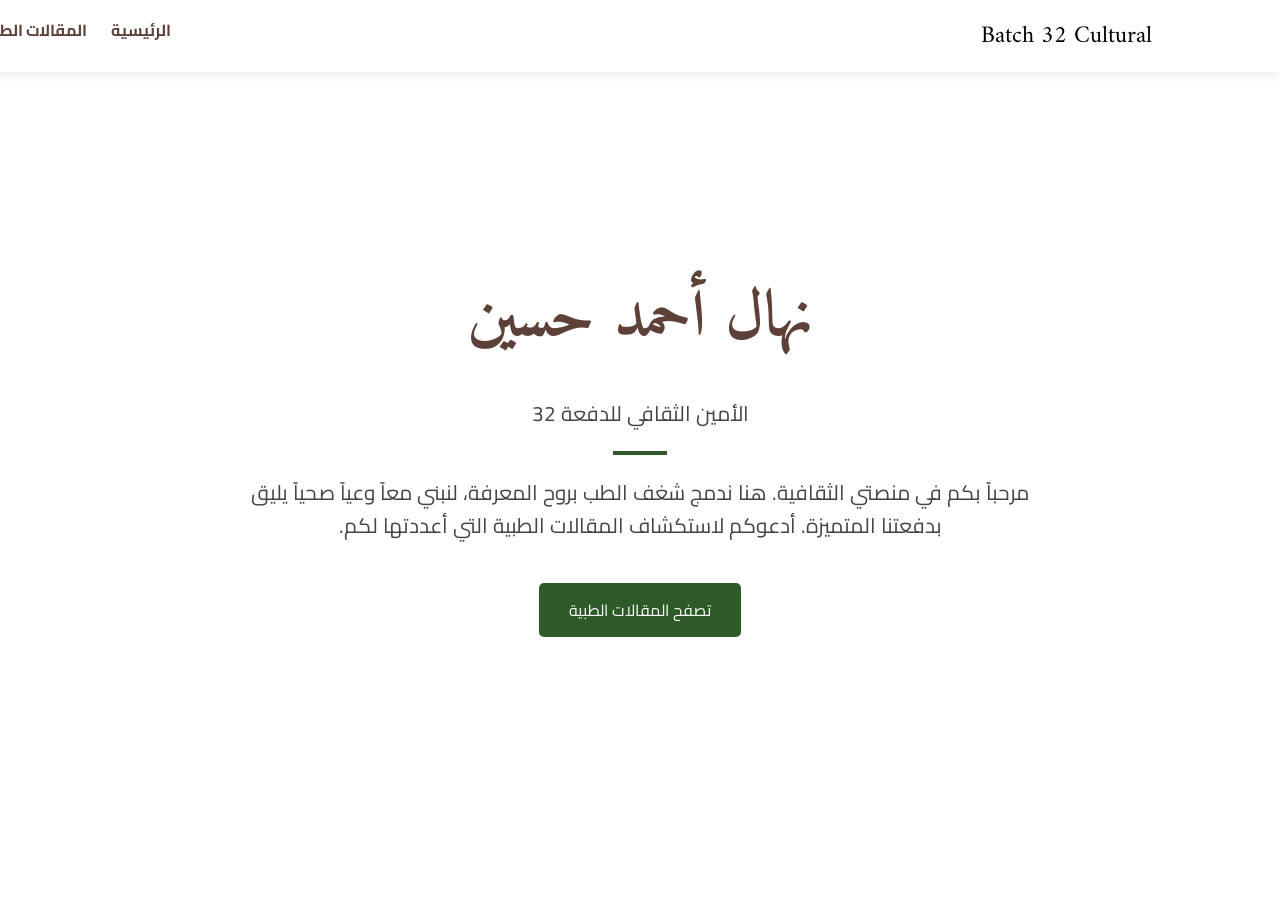
==== commit 54c95d28: "Update index.html" ====
--- a/index.html
+++ b/index.html
@@ -2,237 +2,66 @@
 <html lang="ar" dir="rtl">
 <head>
     <meta charset="UTF-8">
-    <meta name="viewport" content="width=device-width, initial-scale=1.0">
-    <title>منصة نهال أحمد حسين الثقافية | Batch 32</title>
-    
-    <link href="https://fonts.googleapis.com/css2?family=Amiri:wght@400;700&family=Cairo:wght@300;400;600&display=swap" rel="stylesheet">
+    <title>نهال أحمد حسين | الرئيسية</title>
+    <link href="https://fonts.googleapis.com/css2?family=Amiri:wght@700&family=Cairo:wght@400;700&display=swap" rel="stylesheet">
     <link rel="stylesheet" href="https://cdnjs.cloudflare.com/ajax/libs/font-awesome/6.0.0/css/all.min.css">
-
     <style>
-        /* CSS Section */
-        :root {
-            --nature-white: #ffffff;
-            --soft-gray: #fcfcfc;
-            --library-brown: #5d4037;
-            --leaf-green: #2d5a27;
-            --text-main: #333333;
-            --text-light: #777777;
-        }
-
-        * {
-            margin: 0;
-            padding: 0;
-            box-sizing: border-box;
-            scroll-behavior: smooth;
-        }
-
-        body {
-            font-family: 'Cairo', sans-serif;
-            background-color: var(--nature-white);
-            color: var(--text-main);
-            line-height: 1.8;
-        }
-
-        /* Navigation */
+        :root { --main-color: #2d5a27; --wood: #5d4037; }
+        body, html { margin: 0; padding: 0; height: 100%; font-family: 'Cairo', sans-serif; }
+        
+        /* Navigation Bar Shared */
         nav {
-            position: fixed;
-            top: 0;
-            width: 100%;
-            background: rgba(255, 255, 255, 0.95);
-            padding: 20px 10%;
+            background: rgba(255, 255, 255, 0.9);
+            padding: 15px 10%;
             display: flex;
             justify-content: space-between;
+            position: fixed;
+            width: 100%;
+            top: 0;
+            z-index: 1000;
+            box-shadow: 0 2px 10px rgba(0,0,0,0.1);
+        }
+        nav a { text-decoration: none; color: var(--wood); font-weight: bold; margin-left: 20px; transition: 0.3s; }
+        nav a:hover { color: var(--main-color); }
+
+        /* Hero Section with Background */
+        .hero {
+            height: 100vh;
+            background: linear-gradient(rgba(255,255,255,0.7), rgba(255,255,255,0.7)), 
+                        url('https://images.unsplash.com/photo-1481627834876-b7833e8f5570?auto=format&fit=crop&w=1500&q=80');
+            background-size: cover;
+            background-position: center;
+            display: flex;
             align-items: center;
-            z-index: 1000;
-            border-bottom: 1px solid #eee;
+            justify-content: center;
+            text-align: center;
         }
-
-        .logo {
-            font-family: 'Amiri', serif;
-            font-size: 1.5rem;
-            font-weight: bold;
-            color: var(--library-brown);
-        }
-
-        nav ul {
-            display: flex;
-            list-style: none;
-        }
-
-        nav ul li { margin-right: 30px; }
-        nav ul li a {
-            text-decoration: none;
-            color: var(--text-main);
-            font-weight: 600;
-            transition: 0.3s;
-        }
-
-        nav ul li a:hover { color: var(--leaf-green); }
-
-        /* General Layout */
-        section {
-            padding: 100px 10%;
-            min-height: 100vh;
-            display: none; /* سيتم التبديل عبر JS */
-        }
-
-        section.active { display: block; animation: fadeIn 0.8s; }
-
-        @keyframes fadeIn {
-            from { opacity: 0; transform: translateY(10px); }
-            to { opacity: 1; transform: translateY(0); }
-        }
-
-        .container { max-width: 1000px; margin: 0 auto; }
-
-        /* Home Page */
-        .hero {
-            text-align: center;
-            background: url('https://www.transparenttextures.com/patterns/paper.png');
-        }
-
-        .hero-img {
-            width: 180px;
-            height: 180px;
-            border-radius: 50%;
-            background: #eee;
-            margin-bottom: 30px;
-            border: 5px solid white;
-            box-shadow: 0 10px 20px rgba(0,0,0,0.05);
-        }
-
-        h1 { font-family: 'Amiri', serif; font-size: 3rem; margin-bottom: 20px; }
-        .hero p { font-size: 1.2rem; color: var(--text-light); max-width: 700px; margin: 0 auto 30px; }
-
-        .btn-start {
-            background: var(--library-brown);
-            color: white;
-            padding: 12px 35px;
-            text-decoration: none;
-            border-radius: 50px;
-            font-weight: bold;
-            display: inline-block;
-            transition: 0.3s;
-        }
-
-        /* Blog Page */
-        .blog-grid {
-            display: grid;
-            grid-template-columns: repeat(auto-fit, minmax(300px, 1fr));
-            gap: 40px;
-            margin-top: 50px;
-        }
-
-        .post-card {
-            background: var(--soft-gray);
-            padding: 25px;
-            border-radius: 10px;
-            border-right: 4px solid var(--leaf-green);
-            box-shadow: 0 5px 15px rgba(0,0,0,0.02);
-        }
-
-        .post-card h3 { font-family: 'Amiri', serif; margin-bottom: 10px; color: var(--library-brown); }
-        .post-card p { font-size: 0.9rem; color: var(--text-light); }
-        .post-tag { font-size: 0.7rem; color: var(--leaf-green); font-weight: bold; }
-
-        /* Batch 32 Page */
-        .batch-section { text-align: center; }
-        .batch-info { background: #fdfaf6; padding: 40px; border-radius: 15px; border: 1px dashed var(--library-brown); }
-
-        footer {
-            text-align: center;
-            padding: 40px;
-            background: var(--soft-gray);
-            font-size: 0.9rem;
-            color: var(--text-light);
-        }
+        .content { max-width: 800px; padding: 20px; background: rgba(255,255,255,0.8); border-radius: 15px; }
+        h1 { font-family: 'Amiri', serif; font-size: 4rem; color: var(--wood); margin: 0; }
+        p { font-size: 1.3rem; color: #444; line-height: 1.6; }
+        .btn { display: inline-block; padding: 12px 30px; background: var(--main-color); color: white; text-decoration: none; border-radius: 5px; margin-top: 20px; }
     </style>
 </head>
 <body>
 
     <nav>
-        <div class="logo">نهال أحمد حسين</div>
-        <ul>
-            <li><a href="#" onclick="showPage('home')">الرئيسية</a></li>
-            <li><a href="#" onclick="showPage('blog')">المقالات الطبية</a></li>
-            <li><a href="#" onclick="showPage('batch')">Batch 32</a></li>
-        </ul>
+        <div style="font-family: 'Amiri'; font-size: 1.5rem;">Batch 32 Cultural</div>
+        <div>
+            <a href="index.html">الرئيسية</a>
+            <a href="blog.html">المقالات الطبية</a>
+            <a href="batch32.html">Batch 32</a>
+        </div>
     </nav>
 
-    <section id="home" class="hero active">
-        <div class="container">
-            <img src="https://images.unsplash.com/photo-1481627834876-b7833e8f5570?auto=format&fit=crop&w=200&q=80" alt="ثقافة" class="hero-img">
+    <div class="hero">
+        <div class="content">
             <h1>نهال أحمد حسين</h1>
-            <p>الأمين الثقافي للدفعة 32. أهلاً بكم في هذه المساحة الهادئة حيث يلتقي العلم بالثقافة. أدعوكم للتجول في قسم المقالات الطبية التي أعددتها بعناية من مصادر موثوقة لتعزيز وعينا كجيل طبي واعد.</p>
-            <a href="#" class="btn-start" onclick="showPage('blog')">ابدأ القراءة الآن</a>
+            <p>الأمين الثقافي للدفعة 32</p>
+            <hr style="width: 50px; border: 2px solid var(--main-color); margin: 20px auto;">
+            <p>مرحباً بكم في منصتي الثقافية. هنا ندمج شغف الطب بروح المعرفة، لنبني معاً وعياً صحياً يليق بدفعتنا المتميزة. أدعوكم لاستكشاف المقالات الطبية التي أعددتها لكم.</p>
+            <a href="blog.html" class="btn">تصفح المقالات الطبية</a>
         </div>
-    </section>
+    </div>
 
-    <section id="blog">
-        <div class="container">
-            <h2 style="font-family: 'Amiri'; font-size: 2.5rem; text-align: center;">المدونة الطبية</h2>
-            <p style="text-align: center; color: #888;">إعداد وإشراف: نهال أحمد حسين</p>
-            
-            <div class="blog-grid" id="blog-posts">
-                </div>
-        </div>
-    </section>
-
-    <section id="batch" class="batch-section">
-        <div class="container">
-            <h2 style="font-family: 'Amiri'; font-size: 2.5rem; margin-bottom: 30px;">Batch 32</h2>
-            <div class="batch-info">
-                <p>دفعتنا ليست مجرد زملاء دراسة، بل هي عائلة تجمعنا فيها طموحات الطب وشغف التطوير. في هذا الركن، نوثق مسيرتنا الثقافية والاجتماعية تحت إشراف الأمانة الثقافية.</p>
-                <br>
-                <p><strong>"معاً نحو غدٍ طبي مشرق"</strong></p>
-            </div>
-        </div>
-    </section>
-
-    <footer>
-        <p>تصميم خاص لـ نهال أحمد حسين &copy; 2026 - جميع الحقوق محفوظة لطلاب Batch 32</p>
-    </footer>
-
-    <script>
-        // الـ 10 مقالات الطبية المنوعة
-        const posts = [
-            { title: "أخلاقيات مهنة الطب", content: "تعد الأخلاقيات حجر الزاوية في بناء الطبيب الناجح وعلاقته بالمريض.", tag: "تطوير مهني" },
-            { title: "مستقبل الذكاء الاصطناعي في الجراحة", content: "كيف ستساهم الروبوتات في تقليل الأخطاء البشرية خلال العمليات الدقيقة؟", tag: "تكنولوجيا طبية" },
-            { title: "إدارة الوقت لطلاب الكليات الطبية", content: "استراتيجيات عملية لموازنة المذاكرة الكثيفة مع الحياة الشخصية.", tag: "نصائح طلابية" },
-            { title: "أهمية الصحة النفسية للطبيب", content: "لا يمكن معالجة الآخرين إذا كان المعالج يعاني بصمت؛ ضرورة الدعم النفسي.", tag: "صحة نفسية" },
-            { title: "التطورات الحديثة في زراعة الأعضاء", content: "نظرة على نجاحات زراعة الأعضاء من مصادر غير بشرية (Xenotransplantation).", tag: "أبحاث" },
-            { title: "مقاومة المضادات الحيوية", content: "تحدي القرن الحادي عشر وكيف يمكننا كطلاب طب التوعية بمخاطره.", tag: "صحة عامة" },
-            { title: "التغذية العلاجية وأثرها", content: "كيف يساهم الغذاء المتوازن في تسريع عمليات الشفاء السريري.", tag: "طب وقائي" },
-            { title: "فن التواصل مع المريض", content: "مهارات الاستماع الفعال والتعاطف في التشخيص السليم.", tag: "مهارات" },
-            { title: "اللقاحات: بين العلم والشائعات", content: "تفنيد أهم الأكاذيب الشائعة حول اللقاحات بناءً على الأدلة العلمية.", tag: "مناعة" },
-            { title: "دور النوم في تعزيز الذاكرة", content: "لماذا يحتاج طالب الطب للنوم العميق لتثبيت المعلومات المعقدة؟", tag: "علم الأعصاب" }
-        ];
-
-        // وظيفة عرض المقالات
-        function loadPosts() {
-            const blogContainer = document.getElementById('blog-posts');
-            posts.forEach(post => {
-                const card = `
-                    <div class="post-card">
-                        <span class="post-tag">${post.tag}</span>
-                        <h3>${post.title}</h3>
-                        <p>${post.content}</p>
-                    </div>
-                `;
-                blogContainer.innerHTML += card;
-            });
-        }
-
-        // وظيفة التبديل بين الصفحات
-        function showPage(pageId) {
-            const sections = document.querySelectorAll('section');
-            sections.forEach(sec => sec.classList.remove('active'));
-            document.getElementById(pageId).classList.add('active');
-            window.scrollTo(0,0);
-        }
-
-        // تحميل المقالات عند فتح الموقع
-        window.onload = loadPosts;
-    </script>
 </body>
 </html>
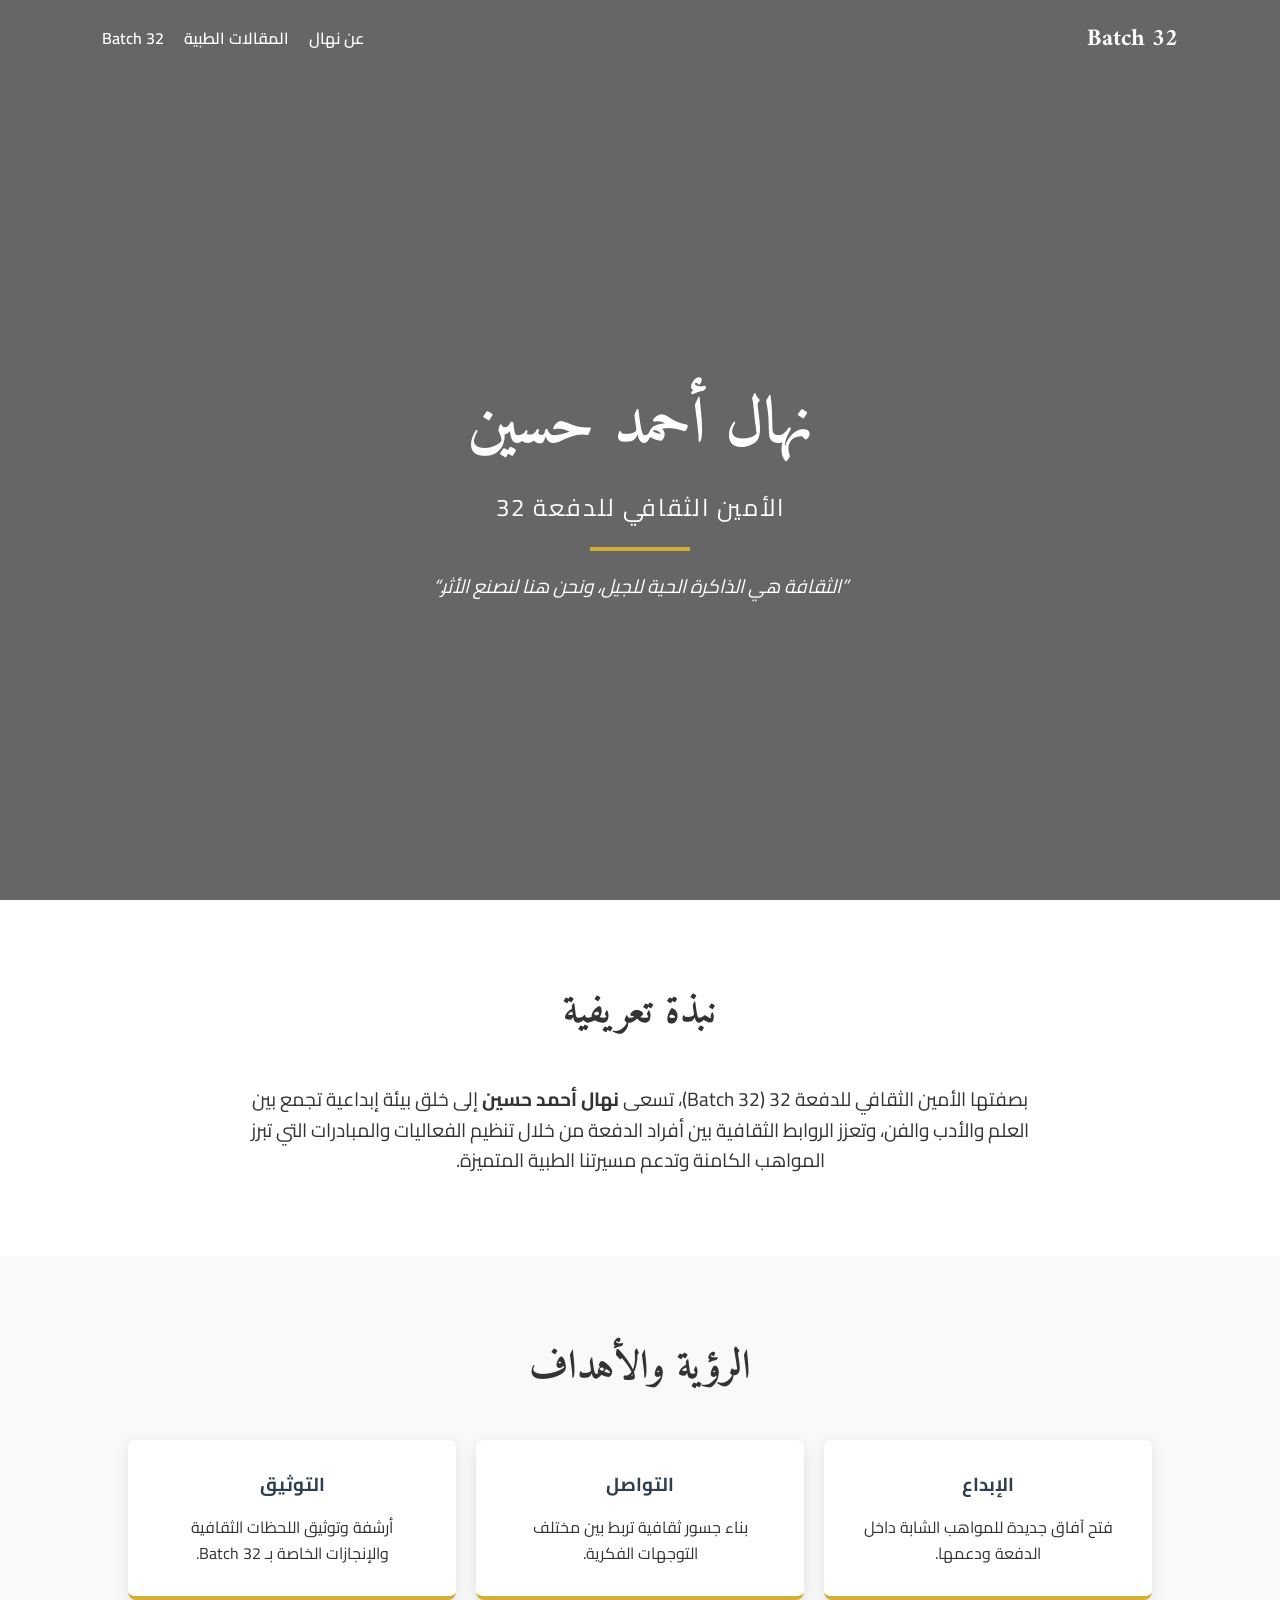
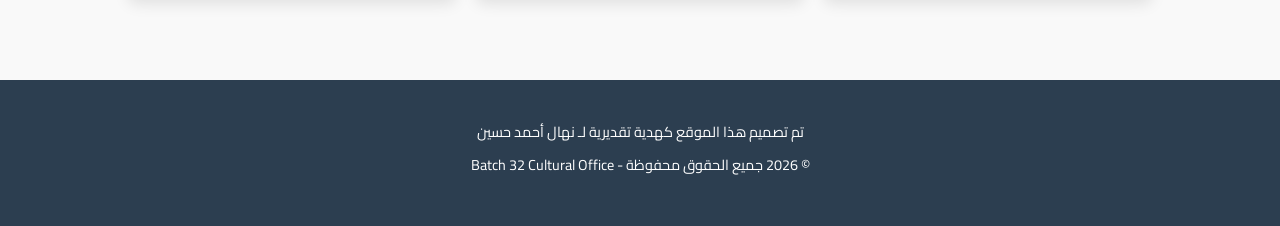
==== commit 59d4789b: "Update index.html" ====
--- a/index.html
+++ b/index.html
@@ -2,66 +2,219 @@
 <html lang="ar" dir="rtl">
 <head>
     <meta charset="UTF-8">
-    <title>نهال أحمد حسين | الرئيسية</title>
-    <link href="https://fonts.googleapis.com/css2?family=Amiri:wght@700&family=Cairo:wght@400;700&display=swap" rel="stylesheet">
-    <link rel="stylesheet" href="https://cdnjs.cloudflare.com/ajax/libs/font-awesome/6.0.0/css/all.min.css">
+    <meta name="viewport" content="width=device-width, initial-scale=1.0">
+    <title>نهال أحمد حسين | الأمين الثقافي للدفعة 32</title>
+    <link href="https://fonts.googleapis.com/css2?family=Amiri:wght@400;700&family=Cairo:wght@300;600&display=swap" rel="stylesheet">
     <style>
-        :root { --main-color: #2d5a27; --wood: #5d4037; }
-        body, html { margin: 0; padding: 0; height: 100%; font-family: 'Cairo', sans-serif; }
-        
-        /* Navigation Bar Shared */
+        :root {
+            --primary-color: #2c3e50;
+            --accent-color: #d4af37; /* ذهبي ثقافي */
+            --text-light: #ecf0f1;
+            --bg-light: #f9f9f9;
+        }
+
+        * {
+            margin: 0;
+            padding: 0;
+            box-sizing: border-box;
+        }
+
+        body {
+            font-family: 'Cairo', sans-serif;
+            line-height: 1.6;
+            color: #333;
+            background-color: #fff;
+        }
+
+        /* Header & Hero */
+        header {
+            height: 100vh;
+            background: url('https://images.unsplash.com/photo-1524995997946-a1c2e315a42f?ixlib=rb-1.2.1&auto=format&fit=crop&w=1350&q=80') no-repeat center center/cover;
+            position: relative;
+            color: white;
+        }
+
+        .overlay {
+            background: rgba(0, 0, 0, 0.6);
+            height: 100%;
+            display: flex;
+            flex-direction: column;
+        }
+
         nav {
-            background: rgba(255, 255, 255, 0.9);
-            padding: 15px 10%;
             display: flex;
             justify-content: space-between;
-            position: fixed;
-            width: 100%;
-            top: 0;
-            z-index: 1000;
-            box-shadow: 0 2px 10px rgba(0,0,0,0.1);
-        }
-        nav a { text-decoration: none; color: var(--wood); font-weight: bold; margin-left: 20px; transition: 0.3s; }
-        nav a:hover { color: var(--main-color); }
-
-        /* Hero Section with Background */
-        .hero {
-            height: 100vh;
-            background: linear-gradient(rgba(255,255,255,0.7), rgba(255,255,255,0.7)), 
-                        url('https://images.unsplash.com/photo-1481627834876-b7833e8f5570?auto=format&fit=crop&w=1500&q=80');
-            background-size: cover;
-            background-position: center;
-            display: flex;
+            padding: 20px 8%;
             align-items: center;
+        }
+
+        nav ul {
+            display: flex;
+            list-style: none;
+        }
+
+        nav ul li a {
+            color: white;
+            text-decoration: none;
+            margin-right: 20px;
+            font-weight: 600;
+            transition: 0.3s;
+        }
+
+        nav ul li a:hover {
+            color: var(--accent-color);
+        }
+
+        .hero-text {
+            flex: 1;
+            display: flex;
+            flex-direction: column;
             justify-content: center;
-            text-align: center;
-        }
-        .content { max-width: 800px; padding: 20px; background: rgba(255,255,255,0.8); border-radius: 15px; }
-        h1 { font-family: 'Amiri', serif; font-size: 4rem; color: var(--wood); margin: 0; }
-        p { font-size: 1.3rem; color: #444; line-height: 1.6; }
-        .btn { display: inline-block; padding: 12px 30px; background: var(--main-color); color: white; text-decoration: none; border-radius: 5px; margin-top: 20px; }
+            align-items: center;
+            text-align: center;
+        }
+
+        .hero-text h1 {
+            font-size: 4rem;
+            font-family: 'Amiri', serif;
+            margin-bottom: 10px;
+        }
+
+        .hero-text p {
+            font-size: 1.5rem;
+            letter-spacing: 2px;
+        }
+
+        .divider {
+            width: 100px;
+            height: 4px;
+            background: var(--accent-color);
+            margin: 20px 0;
+        }
+
+        .hero-text q {
+            font-style: italic;
+            font-size: 1.2rem;
+            max-width: 600px;
+        }
+
+        /* Sections */
+        .container {
+            padding: 80px 10%;
+        }
+
+        .section-title {
+            text-align: center;
+            font-size: 2.5rem;
+            margin-bottom: 40px;
+            position: relative;
+            font-family: 'Amiri', serif;
+        }
+
+        .bg-light {
+            background-color: var(--bg-light);
+        }
+
+        .content-box {
+            text-align: center;
+            max-width: 800px;
+            margin: 0 auto;
+            font-size: 1.2rem;
+        }
+
+        .grid {
+            display: grid;
+            grid-template-columns: repeat(auto-fit, minmax(250px, 1fr));
+            gap: 20px;
+        }
+
+        .card {
+            background: white;
+            padding: 30px;
+            border-radius: 8px;
+            box-shadow: 0 4px 15px rgba(0,0,0,0.1);
+            text-align: center;
+            border-bottom: 4px solid var(--accent-color);
+        }
+
+        .card h3 {
+            margin-bottom: 15px;
+            color: var(--primary-color);
+        }
+
+        /* Footer */
+        footer {
+            background: var(--primary-color);
+            color: white;
+            text-align: center;
+            padding: 40px 0;
+        }
+
+        footer p {
+            margin-bottom: 10px;
+            font-size: 0.9rem;
+        }
+
+        /* Responsiveness */
+        @media (max-width: 768px) {
+            .hero-text h1 { font-size: 2.5rem; }
+            nav { flex-direction: column; }
+            nav ul { margin-top: 20px; }
+        }
     </style>
 </head>
 <body>
 
-    <nav>
-        <div style="font-family: 'Amiri'; font-size: 1.5rem;">Batch 32 Cultural</div>
-        <div>
-            <a href="index.html">الرئيسية</a>
-            <a href="blog.html">المقالات الطبية</a>
-            <a href="batch32.html">Batch 32</a>
+    <header>
+        <div class="overlay">
+            <nav>
+                <div class="logo" style="font-size: 1.5rem; font-weight: bold; font-family: 'Amiri', serif;">Batch 32</div>
+                <ul>
+                    <li><a href="index.html">عن نهال</a></li>
+                    <li><a href="blog.html">المقالات الطبية</a></li>
+                    <li><a href="batch32.html">Batch 32</a></li>
+                </ul>
+            </nav>
+            <div class="hero-text">
+                <h1>نهال أحمد حسين</h1>
+                <p>الأمين الثقافي للدفعة 32</p>
+                <div class="divider"></div>
+                <q>الثقافة هي الذاكرة الحية للجيل، ونحن هنا لنصنع الأثر.</q>
+            </div>
         </div>
-    </nav>
-
-    <div class="hero">
-        <div class="content">
-            <h1>نهال أحمد حسين</h1>
-            <p>الأمين الثقافي للدفعة 32</p>
-            <hr style="width: 50px; border: 2px solid var(--main-color); margin: 20px auto;">
-            <p>مرحباً بكم في منصتي الثقافية. هنا ندمج شغف الطب بروح المعرفة، لنبني معاً وعياً صحياً يليق بدفعتنا المتميزة. أدعوكم لاستكشاف المقالات الطبية التي أعددتها لكم.</p>
-            <a href="blog.html" class="btn">تصفح المقالات الطبية</a>
+    </header>
+
+    <section id="about" class="container">
+        <h2 class="section-title">نبذة تعريفية</h2>
+        <div class="content-box">
+            <p>بصفتها الأمين الثقافي للدفعة 32 (Batch 32)، تسعى <strong>نهال أحمد حسين</strong> إلى خلق بيئة إبداعية تجمع بين العلم والأدب والفن، وتعزز الروابط الثقافية بين أفراد الدفعة من خلال تنظيم الفعاليات والمبادرات التي تبرز المواهب الكامنة وتدعم مسيرتنا الطبية المتميزة.</p>
         </div>
-    </div>
+    </section>
+
+    <section id="vision" class="bg-light">
+        <div class="container">
+            <h2 class="section-title">الرؤية والأهداف</h2>
+            <div class="grid">
+                <div class="card">
+                    <h3>الإبداع</h3>
+                    <p>فتح آفاق جديدة للمواهب الشابة داخل الدفعة ودعمها.</p>
+                </div>
+                <div class="card">
+                    <h3>التواصل</h3>
+                    <p>بناء جسور ثقافية تربط بين مختلف التوجهات الفكرية.</p>
+                </div>
+                <div class="card">
+                    <h3>التوثيق</h3>
+                    <p>أرشفة وتوثيق اللحظات الثقافية والإنجازات الخاصة بـ Batch 32.</p>
+                </div>
+            </div>
+        </div>
+    </section>
+
+    <footer>
+        <p>تم تصميم هذا الموقع كهدية تقديرية لـ نهال أحمد حسين</p>
+        <p>&copy; 2026 جميع الحقوق محفوظة - Batch 32 Cultural Office</p>
+    </footer>
 
 </body>
 </html>
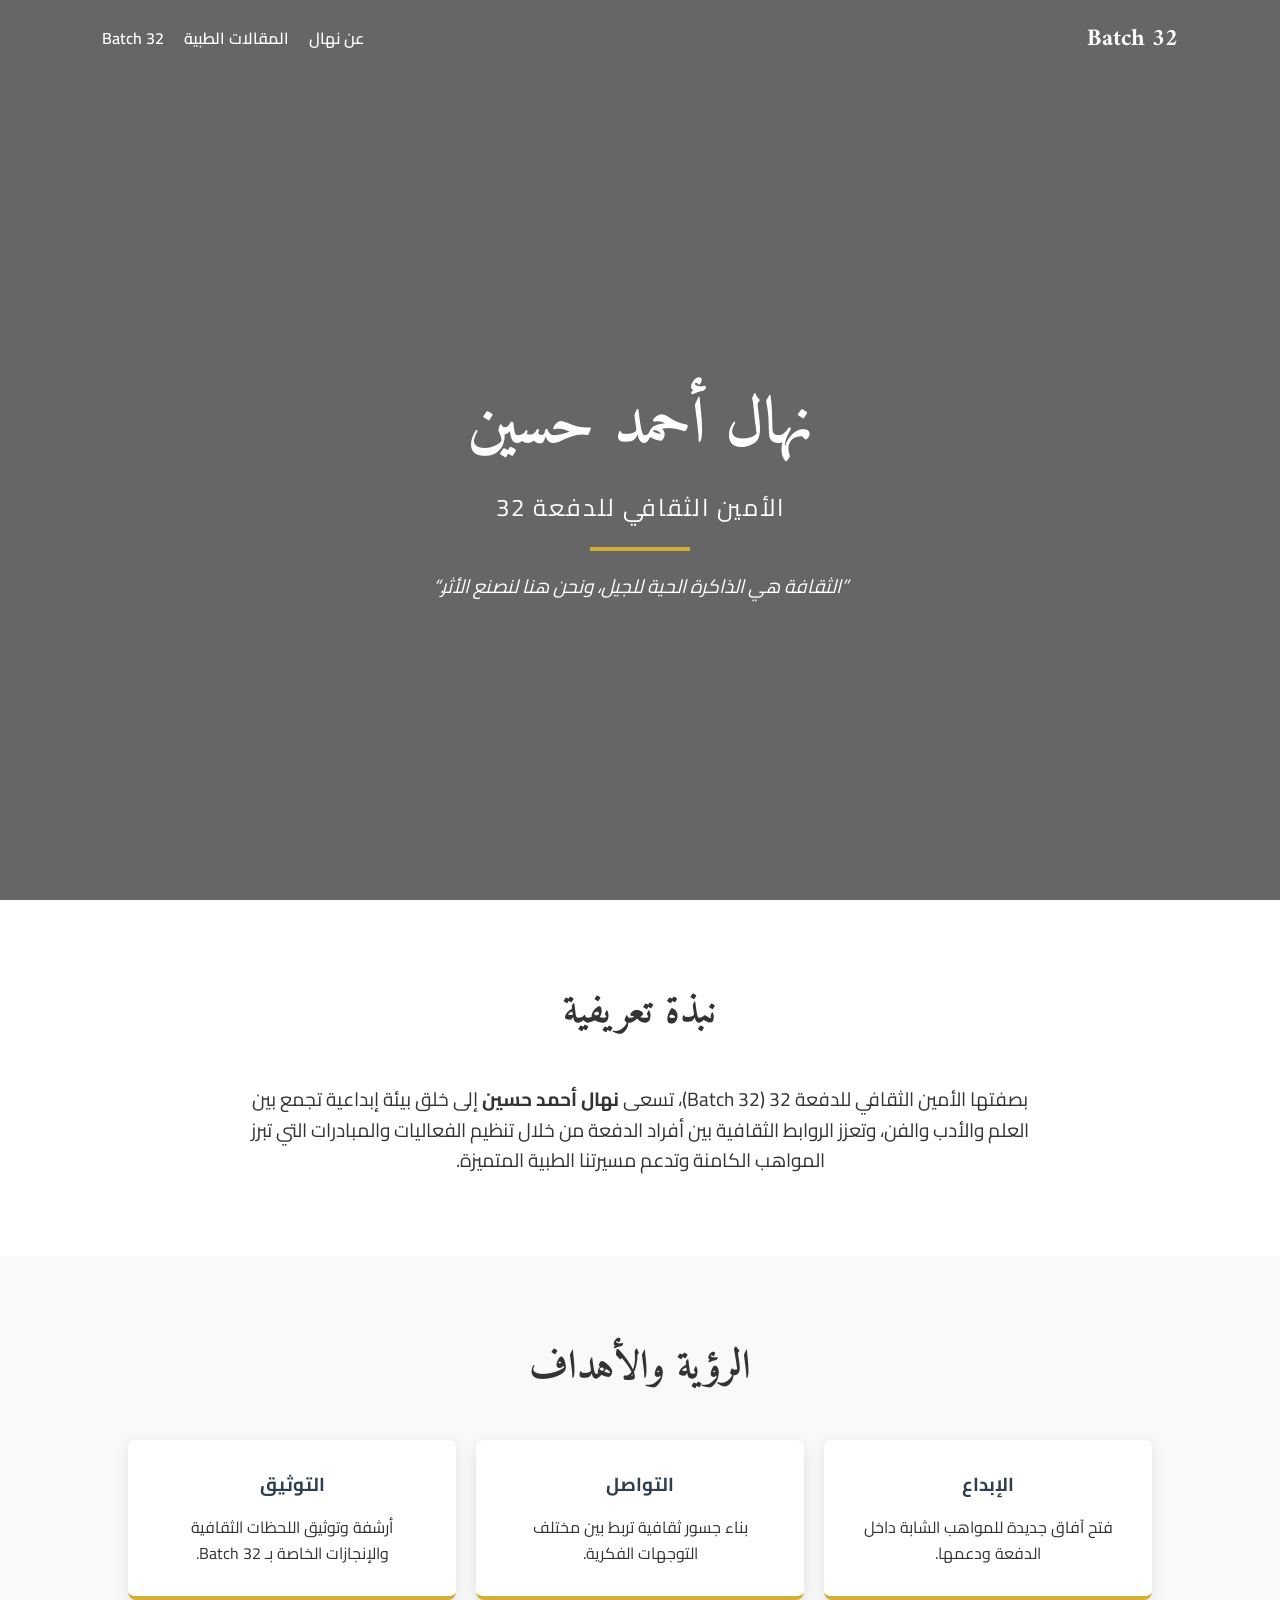
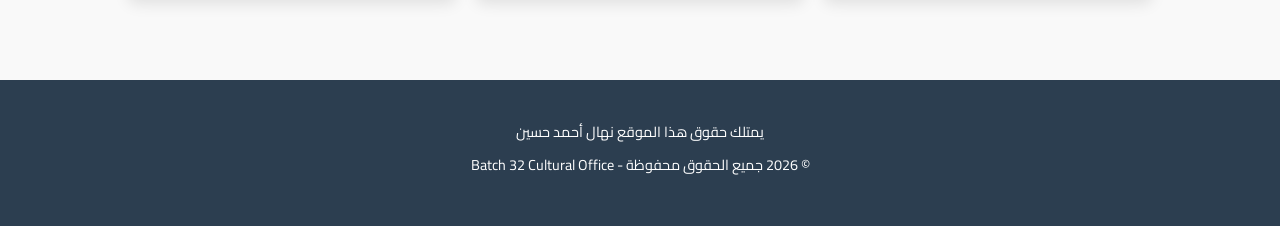
==== commit 2e6262f3: "Update index.html" ====
--- a/index.html
+++ b/index.html
@@ -212,7 +212,7 @@
     </section>
 
     <footer>
-        <p>تم تصميم هذا الموقع كهدية تقديرية لـ نهال أحمد حسين</p>
+        <p>يمتلك حقوق هذا الموقع نهال أحمد حسين</p>
         <p>&copy; 2026 جميع الحقوق محفوظة - Batch 32 Cultural Office</p>
     </footer>
 
